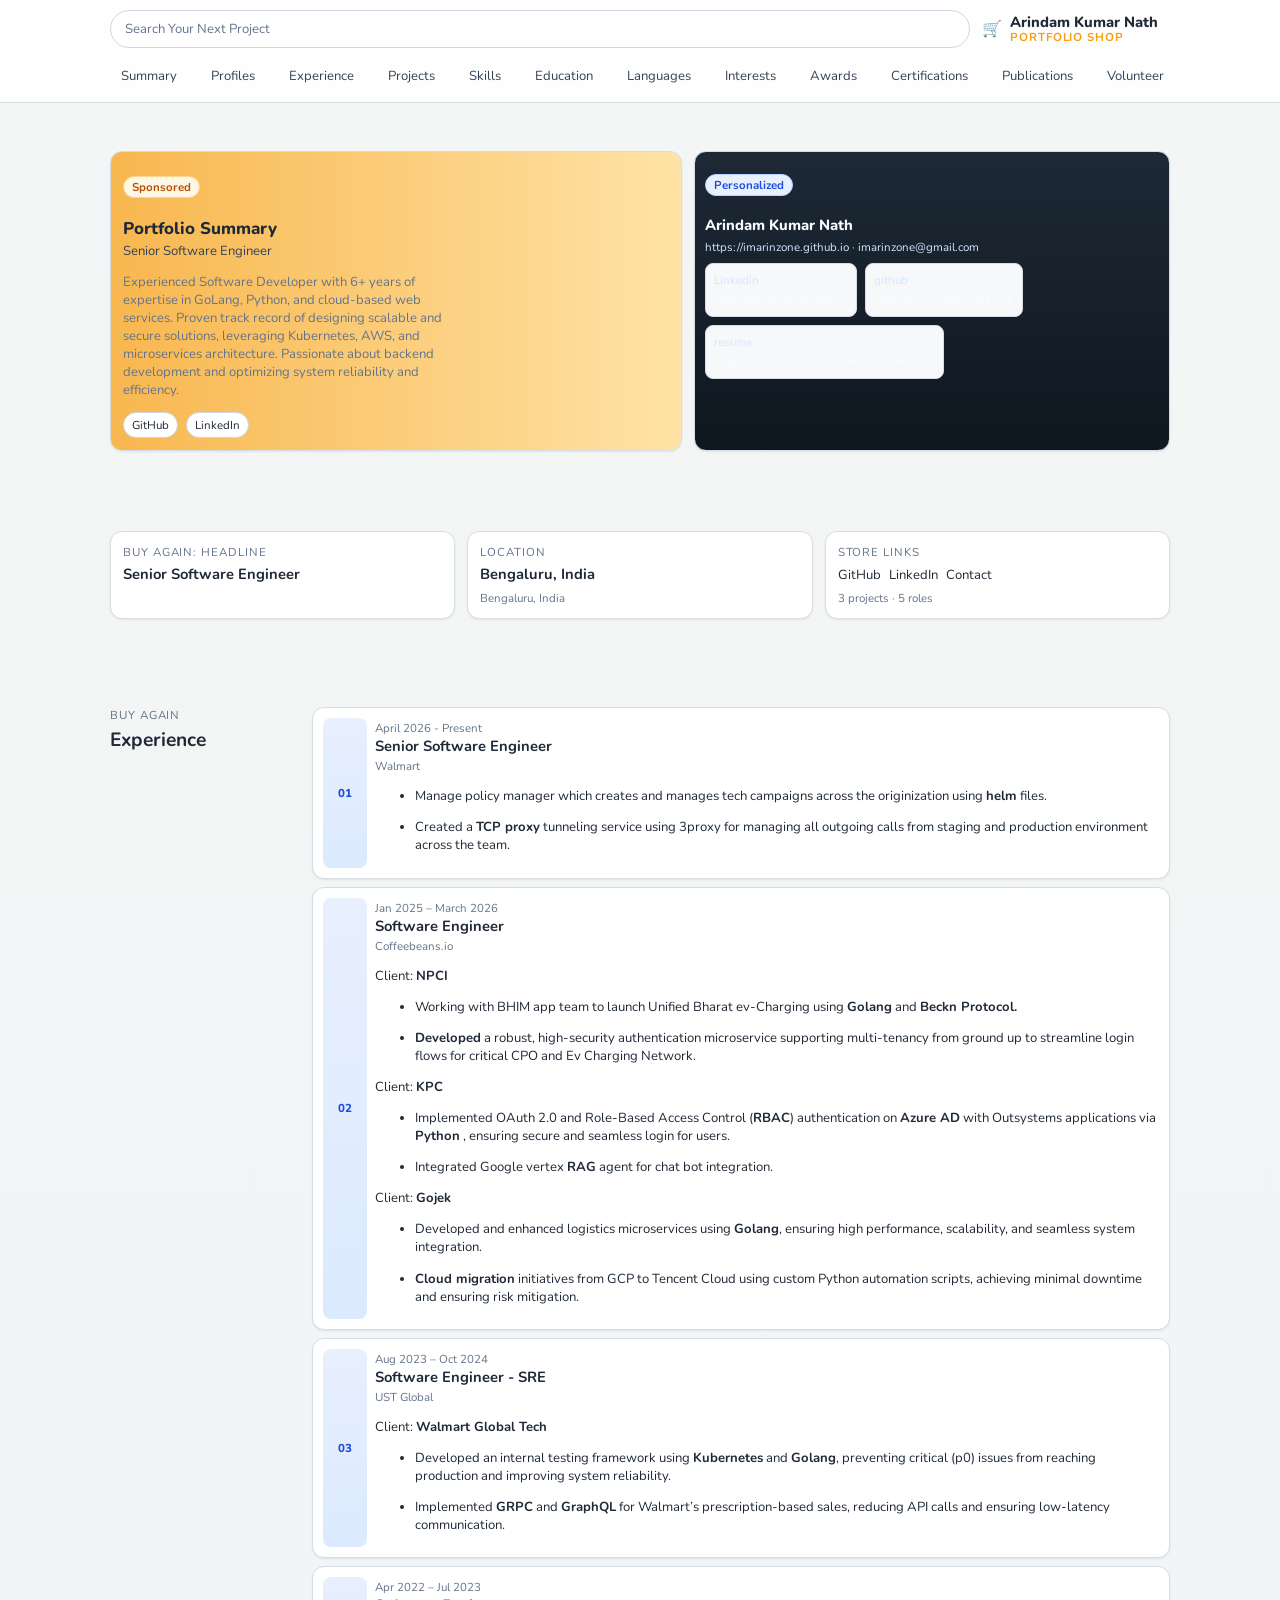
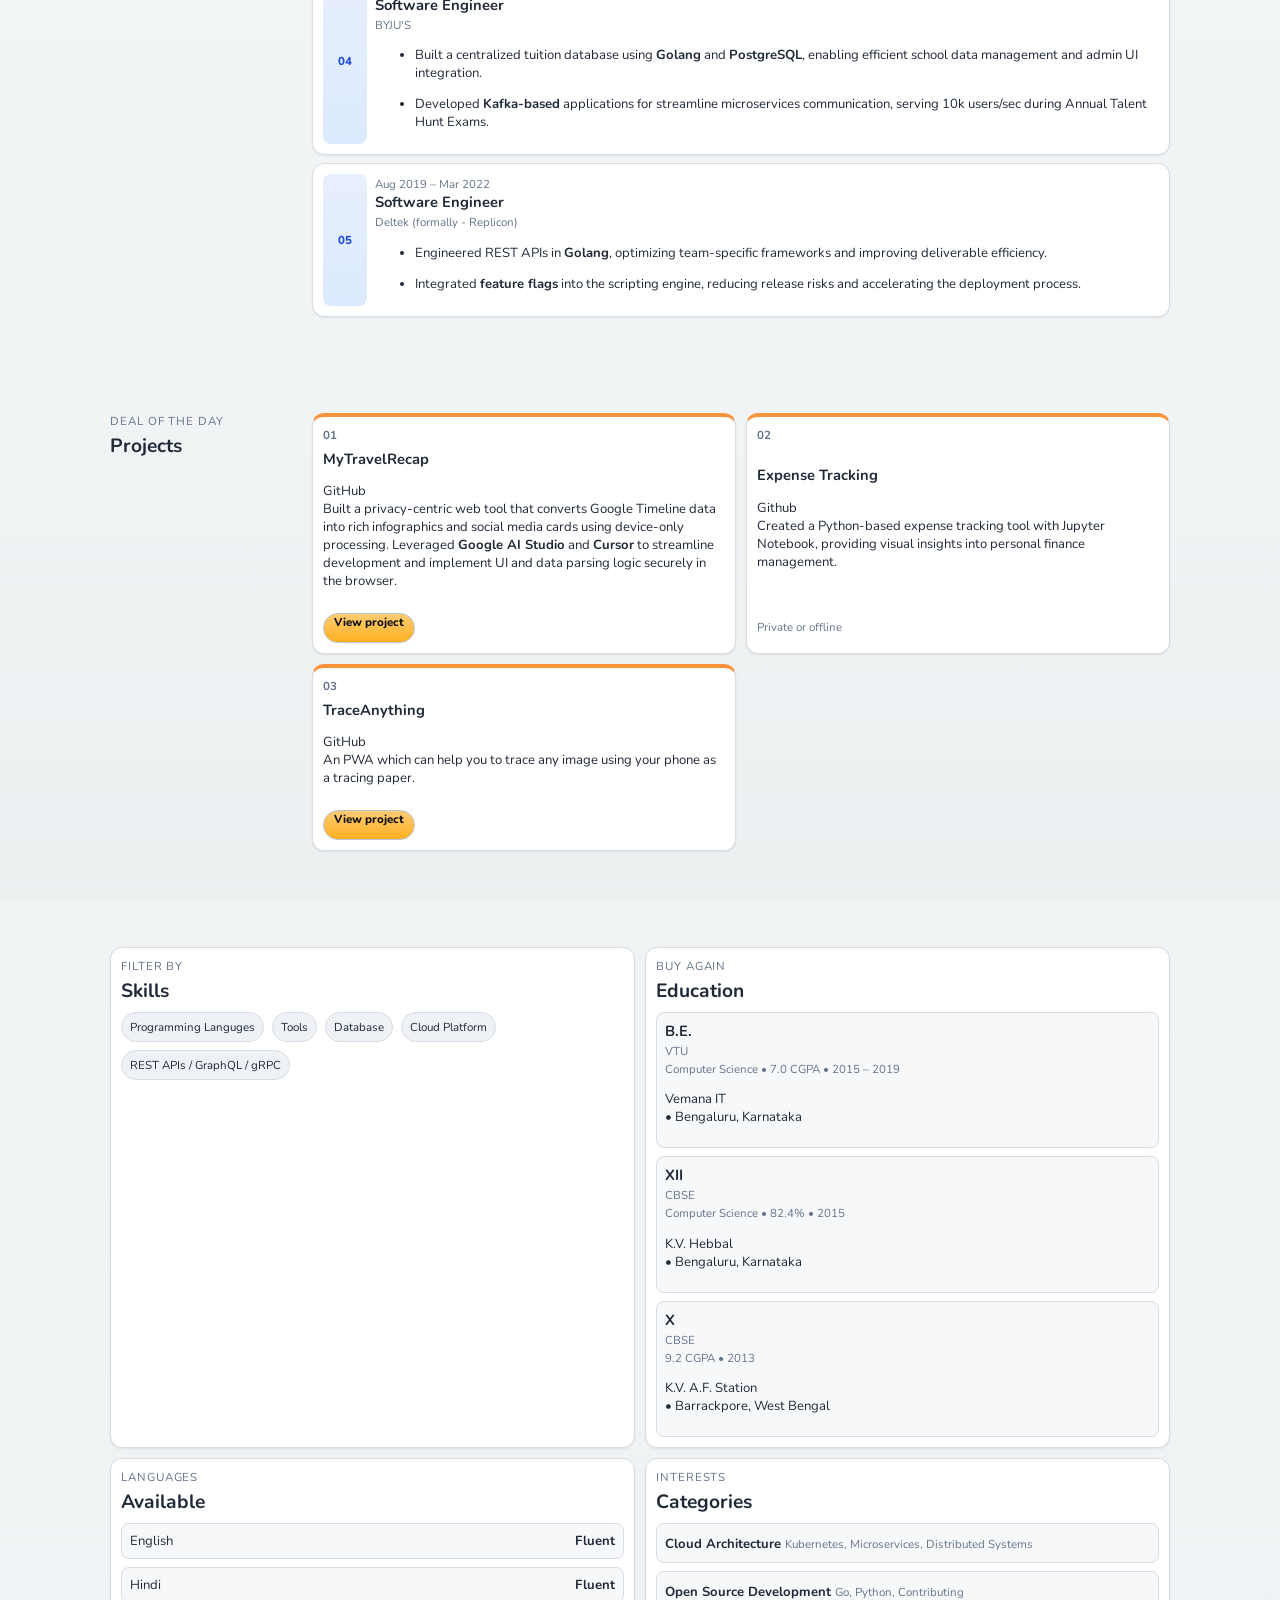
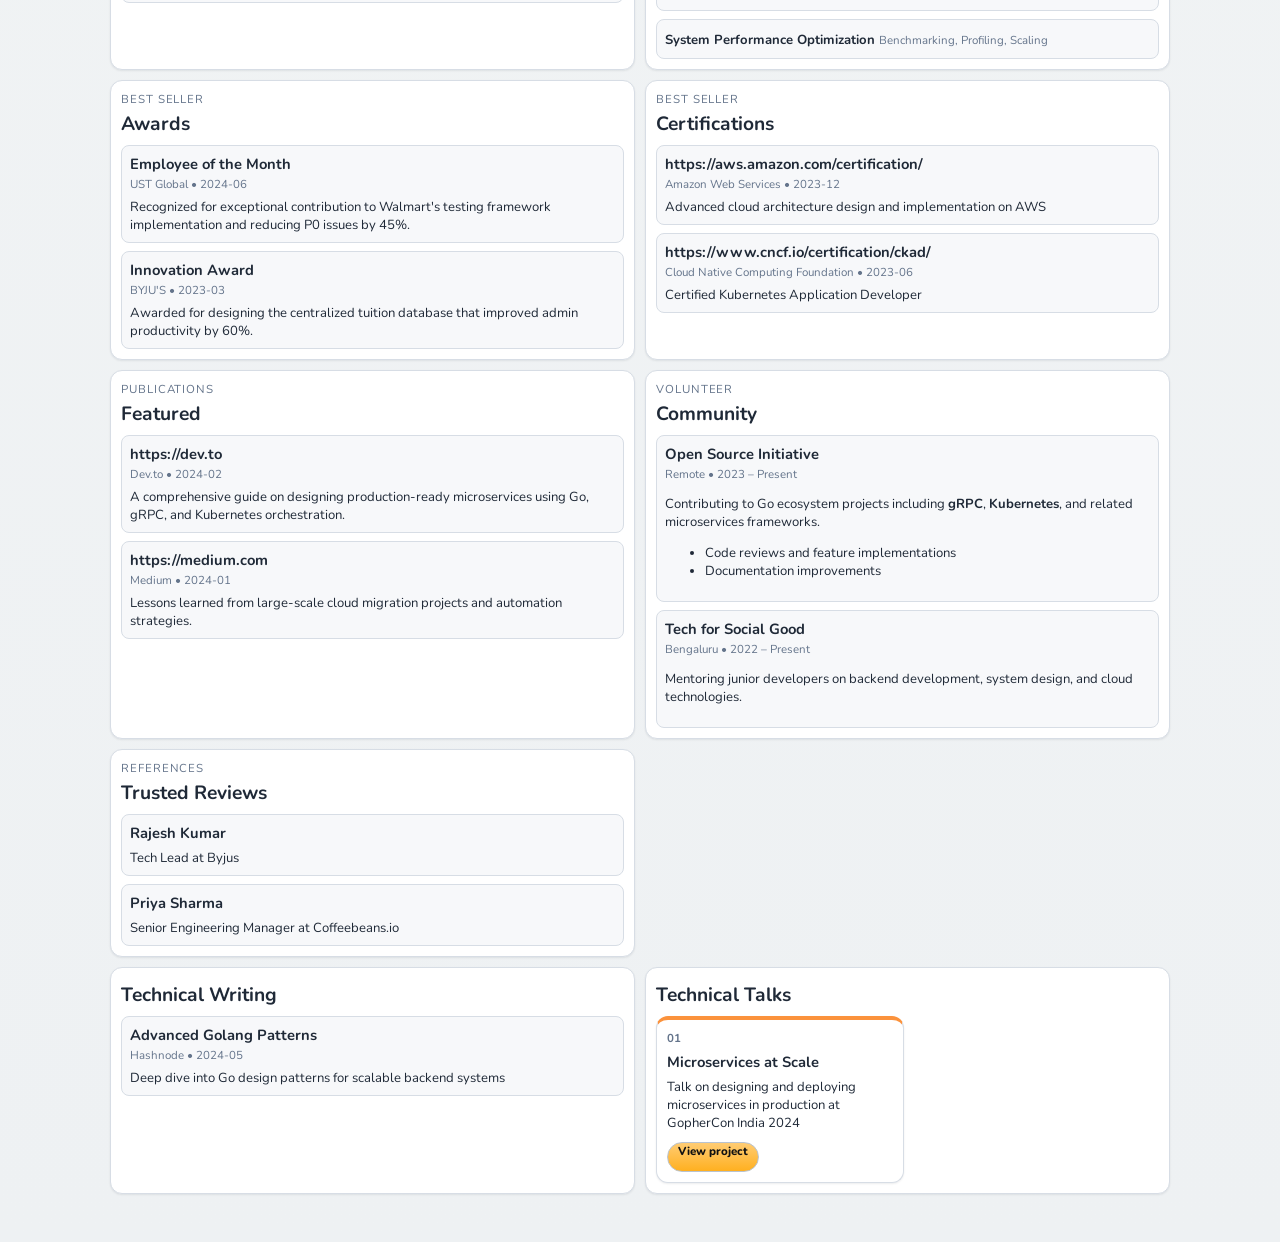
==== themes/amazon/index.html @ a68ca97a "add 3 more theme website" ====
<!doctype html>
<html lang="en">
<head>
  <meta charset="utf-8" />
  <meta name="viewport" content="width=device-width, initial-scale=1" />
  <meta name="theme-color" content="#111827" />
  <title>Portfolio Shop</title>
  <link rel="icon" type="image/svg+xml" href="/favicon.svg" />
  <link rel="icon" type="image/x-icon" href="/favicon.ico" />
  <link rel="preconnect" href="https://fonts.googleapis.com" />
  <link rel="preconnect" href="https://fonts.gstatic.com" crossorigin />
  <link href="https://fonts.googleapis.com/css2?family=Nunito:wght@400;600;700;800&display=swap" rel="stylesheet" />
  <link rel="stylesheet" href="./style.css" />
</head>
<body>
  <div class="page-shell">
    <header class="site-header">
      <div class="container nav-bar">
        <div class="search-shell">
          <input class="search-input" type="text" placeholder="Search Your Next Project" aria-label="Search projects" />
        </div>
        <a class="brand" href="#top" aria-label="Jump to top">
          <span class="brand-icon">🛒</span>
          <span class="brand-copy">
            <span class="brand-name" data-name></span>
            <span class="brand-label">Portfolio Shop</span>
          </span>
        </a>
        <button class="nav-toggle" aria-label="Toggle navigation menu" aria-expanded="false">☰</button>
      </div>
      <div class="container nav-row">
        <nav class="site-nav" aria-label="Primary">
          <div class="theme-toggle" role="radiogroup" aria-label="Color theme">
            <button class="theme-opt" data-theme="dark" aria-label="Dark theme" title="Dark">🌙</button>
            <button class="theme-opt is-active" data-theme="system" aria-label="System theme" title="System">⬡</button>
            <button class="theme-opt" data-theme="light" aria-label="Light theme" title="Light">☀</button>
          </div>
          <a id="emailLink" class="nav-cta" target="_blank" rel="noopener">Contact</a>
        </nav>
      </div>
    </header>

    <main id="top">
      <div id="summarySection"></div>
      <section class="hero-section">
        <div class="container hero-banner-grid">
          <div class="hero-banner hero-banner-sponsored">
            <div class="hero-banner-content">
              <p class="badge">Sponsored</p>
              <h1 class="hero-title">Portfolio Summary</h1>
              <p class="hero-headline" data-headline></p>
              <div id="summaryText" class="hero-summary"></div>
              <div class="hero-quick-links">
                <a id="githubLink" target="_blank" rel="noopener">GitHub</a>
                <a id="linkedinLink" target="_blank" rel="noopener">LinkedIn</a>
              </div>
            </div>
          </div>

          <div class="hero-banner hero-banner-personalized">
            <p class="badge badge-alt">Personalized</p>
            <p class="signal-name" data-name></p>
            <p class="signal-lines"><span id="signalWebsite"></span> · <span id="signalEmail"></span></p>
            <div class="profile-art-slot" id="profileArt"></div>
            <div id="profilesSection"></div>
            <div class="profile-list" id="profilesGrid"></div>
          </div>
        </div>
      </section>

      <section class="strip-section">
        <div class="container strip-grid">
          <article class="strip-card">
            <span class="strip-label">Buy Again: Headline</span>
            <strong id="footerHeadline"></strong>
          </article>
          <article class="strip-card">
            <span class="strip-label">Location</span>
            <strong id="footerLocation"></strong>
            <p class="strip-meta" id="heroLocation"></p>
          </article>
          <article class="strip-card">
            <span class="strip-label">Store Links</span>
            <div class="inline-links">
              <a id="footerGithub" target="_blank" rel="noopener">GitHub</a>
              <a id="footerLinkedin" target="_blank" rel="noopener">LinkedIn</a>
              <a id="footerEmail" target="_blank" rel="noopener">Email</a>
            </div>
            <p class="strip-meta"><span id="projectCount"></span> · <span id="experienceCount"></span></p>
          </article>
        </div>
      </section>


      <div id="experienceSection"></div>
      <section id="experience" class="content-section">
        <div class="container section-grid">
          <div class="section-intro">
            <p class="section-kicker">Buy Again</p>
            <h2>Experience</h2>
          </div>
          <div class="section-body timeline" id="experienceList"></div>
        </div>
      </section>

      <div id="projectsSection"></div>
      <section id="projects" class="content-section alt-surface">
        <div class="container section-grid">
          <div class="section-intro">
            <p class="section-kicker">Deal Of The Day</p>
            <h2>Projects</h2>
          </div>
          <div class="section-body project-grid" id="projectsGrid"></div>
        </div>
      </section>

      <section id="craft" class="content-section">
        <div class="container craft-grid">
          <div id="skillsSection"></div>
          <section class="craft-panel" id="skills-section">
            <div class="panel-head">
              <p class="section-kicker">Filter By</p>
              <h2>Skills</h2>
            </div>
            <div class="skills-cloud" id="skillsCloud"></div>
          </section>

          <div id="educationSection"></div>
          <section class="craft-panel" id="education-section">
            <div class="panel-head">
              <p class="section-kicker">Buy Again</p>
              <h2>Education</h2>
            </div>
            <div class="education-list" id="educationList"></div>
          </section>

          <div id="languagesSection"></div>
          <section class="craft-panel" id="languages-section">
            <div class="panel-head">
              <p class="section-kicker">Languages</p>
              <h2>Available</h2>
            </div>
            <div class="language-list" id="languagesList"></div>
          </section>

          <div id="interestsSection"></div>
          <section class="craft-panel" id="interests-section">
            <div class="panel-head">
              <p class="section-kicker">Interests</p>
              <h2>Categories</h2>
            </div>
            <div class="interests-list" id="interestsList"></div>
          </section>

          <div id="awardsSection"></div>
          <section class="craft-panel" id="awards-section">
            <div class="panel-head">
              <p class="section-kicker">Best Seller</p>
              <h2>Awards</h2>
            </div>
            <div class="awards-list" id="awardsList"></div>
          </section>

          <div id="certificationsSection"></div>
          <section class="craft-panel" id="certifications-section">
            <div class="panel-head">
              <p class="section-kicker">Best Seller</p>
              <h2>Certifications</h2>
            </div>
            <div class="certifications-list" id="certificationsList"></div>
          </section>

          <div id="publicationsSection"></div>
          <section class="craft-panel" id="publications-section">
            <div class="panel-head">
              <p class="section-kicker">Publications</p>
              <h2>Featured</h2>
            </div>
            <div class="publications-list" id="publicationsList"></div>
          </section>

          <div id="volunteerSection"></div>
          <section class="craft-panel" id="volunteer-section">
            <div class="panel-head">
              <p class="section-kicker">Volunteer</p>
              <h2>Community</h2>
            </div>
            <div class="volunteer-list" id="volunteerList"></div>
          </section>

          <div id="referencesSection"></div>
          <section class="craft-panel" id="references-section">
            <div class="panel-head">
              <p class="section-kicker">References</p>
              <h2>Trusted Reviews</h2>
            </div>
            <div class="references-list" id="referencesList"></div>
          </section>

          <div id="customSectionsContainer"></div>
        </div>
      </section>
    </main>
  </div>

  <script src="../../config.js"></script>
  <script src="../../src/rxresume.js"></script>
  <script src="./app.js"></script>
</body>
</html>
---- themes/amazon/style.css ----
:root {
  --bg: #f4f6f6;
  --bg-alt: #eef1f3;
  --surface: #ffffff;
  --surface-2: #f7f8fa;
  --surface-3: #eef2f6;
  --surface-soft: rgba(255, 255, 255, 0.9);

  --ink: #1f2937;
  --ink-soft: #334155;
  --muted: #64748b;
  --muted-2: #94a3b8;
  --link: #0f6cbd;

  --accent: #f59e0b;
  --accent-2: #fb923c;
  --accent-3: #ffb020;
  --success: #159947;
  --warning: #b45309;
  --danger: #dc2626;

  --line: #d7dde5;
  --line-2: #cdd6e1;
  --line-strong: #b8c3d0;

  --radius-xs: 6px;
  --radius-sm: 8px;
  --radius-md: 12px;
  --radius-lg: 16px;
  --radius-xl: 20px;
  --pill: 999px;

  --space-2xs: 0.125rem;
  --space-xs: 0.25rem;
  --space-sm: 0.5rem;
  --space-md: 0.75rem;
  --space-lg: 1rem;
  --space-xl: 1.25rem;
  --space-2xl: 1.5rem;
  --space-3xl: 2rem;
  --space-4xl: 2.5rem;

  --text-xs: 0.72rem;
  --text-sm: 0.82rem;
  --text-base: 0.92rem;
  --text-lg: 1.06rem;
  --text-xl: 1.2rem;
  --text-2xl: 1.5rem;

  --shadow-sm: 0 1px 2px rgba(15, 23, 42, 0.08);
  --shadow-md: 0 8px 22px rgba(15, 23, 42, 0.08);
  --shadow-lg: 0 14px 28px rgba(15, 23, 42, 0.1);

  --container: min(1060px, calc(100vw - 28px));
}

[data-theme="dark"] {
  --bg: #101316;
  --bg-alt: #0f1720;
  --surface: #1a2431;
  --surface-2: #223142;
  --surface-3: #2a3c51;
  --surface-soft: rgba(27, 36, 48, 0.96);

  --ink: #e5edf5;
  --ink-soft: #d5dfeb;
  --muted: #9eb0c3;
  --muted-2: #7f92a7;
  --link: #7cc4ff;

  --accent: #f7af2a;
  --accent-2: #fb923c;
  --accent-3: #f5c15f;
  --success: #3ccf72;
  --warning: #fdba74;
  --danger: #f87171;

  --line: #304256;
  --line-2: #3a4e64;
  --line-strong: #55708c;

  --shadow-sm: 0 1px 2px rgba(0, 0, 0, 0.4);
  --shadow-md: 0 8px 22px rgba(0, 0, 0, 0.42);
  --shadow-lg: 0 14px 28px rgba(0, 0, 0, 0.5);
}

* {
  box-sizing: border-box;
}

html {
  scroll-behavior: smooth;
}

body {
  margin: 0;
  min-height: 100vh;
  font-family: Nunito, "Segoe UI", sans-serif;
  color: var(--ink);
  background: linear-gradient(180deg, var(--bg) 0%, var(--bg-alt) 100%);
}

a {
  color: inherit;
  text-decoration: none;
}

.container {
  width: var(--container);
  margin: 0 auto;
}

.site-header {
  position: sticky;
  top: 0;
  z-index: 60;
  border-bottom: 1px solid var(--line);
  background: var(--surface-soft);
  backdrop-filter: blur(8px);
}

.nav-bar {
  display: grid;
  grid-template-columns: 1fr auto auto;
  align-items: center;
  gap: var(--space-md);
  padding: 10px 0;
}

.search-shell {
  min-width: 0;
}

.search-input {
  width: 100%;
  height: 38px;
  border-radius: var(--pill);
  border: 1px solid var(--line-2);
  background: var(--surface);
  padding: 0 14px;
  font: inherit;
  font-size: var(--text-sm);
  color: var(--ink);
}

.search-input::placeholder {
  color: var(--muted);
}

.brand {
  display: inline-flex;
  align-items: center;
  gap: 8px;
  white-space: nowrap;
}

.brand-icon {
  font-size: 1rem;
}

.brand-copy {
  display: grid;
  line-height: 1;
  gap: 2px;
}

.brand-name {
  font-size: var(--text-base);
  font-weight: 800;
}

.brand-label {
  font-size: var(--text-xs);
  color: var(--accent);
  font-weight: 700;
  letter-spacing: 0.08em;
  text-transform: uppercase;
}

.nav-toggle {
  display: none;
  width: 44px;
  height: 44px;
  border: 1px solid var(--line-2);
  border-radius: var(--radius-md);
  background: var(--surface);
  color: var(--ink);
  font-size: 1.2rem;
}

.nav-row {
  padding-bottom: 8px;
}

.site-nav {
  display: flex;
  align-items: center;
  gap: 12px;
  overflow-x: auto;
  overflow-y: hidden;
  flex-wrap: nowrap;
  scroll-behavior: smooth;
  scrollbar-width: thin;
  scrollbar-color: var(--line-strong) transparent;
  -webkit-overflow-scrolling: touch;
}

.site-nav a {
  flex: 0 0 auto;
  font-size: var(--text-sm);
  color: var(--ink-soft);
  padding: 8px 10px;
  border-radius: var(--pill);
  border: 1px solid transparent;
}

.site-nav a:hover {
  border-color: var(--line-2);
  background: var(--surface);
}

.theme-toggle {
  display: inline-flex;
  align-items: center;
  border: 1px solid var(--line);
  border-radius: var(--pill);
  background: var(--surface);
  padding: 2px;
}

.theme-opt {
  width: 28px;
  height: 28px;
  border: none;
  border-radius: var(--pill);
  background: transparent;
  color: var(--muted);
}

.theme-opt.is-active {
  background: var(--accent);
  color: #111;
}

.nav-cta {
  border: 1px solid var(--line-2);
  background: var(--surface);
  min-height: 34px;
}

.hero-section {
  padding: 48px 0 40px;
}

.hero-banner-grid {
  display: grid;
  grid-template-columns: minmax(0, 1.2fr) minmax(0, 1fr);
  gap: 12px;
}

.hero-banner {
  background: var(--surface);
  border: 1px solid var(--line);
  border-radius: var(--radius-md);
  box-shadow: var(--shadow-sm);
  overflow: hidden;
}

.hero-banner-sponsored {
  display: grid;
  grid-template-columns: minmax(0, 1fr) 220px;
  align-items: end;
  background: linear-gradient(90deg, #f8b74f, #ffe3a6);
}

.hero-banner-content {
  padding: 12px;
}

.hero-banner-sponsored img {
  width: 100%;
  height: 100%;
  object-fit: cover;
}

.hero-quick-links {
  margin-top: 8px;
  display: flex;
  gap: 8px;
}

.hero-quick-links a {
  font-size: var(--text-xs);
  border: 1px solid var(--line-2);
  border-radius: var(--pill);
  padding: 4px 8px;
  background: var(--surface);
}

.hero-banner-personalized {
  padding: 10px;
  background: linear-gradient(180deg, #1d2935, #0f1720);
  color: #f8fbff;
}

.hero-banner-personalized .signal-lines,
.hero-banner-personalized .profile-network {
  color: #d5e6ff;
}

.profile-art-slot {
  display: none;
}

.hero-personal-img {
  margin-top: 8px;
  width: 100%;
  border-radius: var(--radius-sm);
  border: 1px solid rgba(255, 255, 255, 0.16);
}

.sponsored-card,
.signal-card,
.strip-card,
.timeline-item,
.project-card,
.craft-panel {
  background: var(--surface);
  border: 1px solid var(--line);
  border-radius: var(--radius-md);
  box-shadow: var(--shadow-sm);
}

.sponsored-card {
  display: grid;
  grid-template-columns: 88px 1fr;
  gap: 10px;
  padding: 10px;
  border-top: 4px solid var(--accent);
}

.sponsored-image {
  min-height: 78px;
  border-radius: var(--radius-sm);
  overflow: hidden;
  border: 1px solid var(--line-2);
  background: var(--surface-3);
  display: grid;
  place-items: center;
}

.sponsored-content {
  min-width: 0;
}

.badge {
  display: inline-flex;
  align-items: center;
  background: #fff7e5;
  color: var(--warning);
  border: 1px solid #ffd48a;
  border-radius: var(--pill);
  padding: 2px 8px;
  font-size: var(--text-xs);
  font-weight: 700;
}

.badge-alt {
  background: #e8f0ff;
  color: #1d4ed8;
  border-color: #bcd3ff;
}

.hero-title {
  margin: 8px 0 0;
  font-size: var(--text-lg);
  font-weight: 800;
}

.hero-headline {
  margin: 2px 0 0;
  font-size: var(--text-sm);
  color: var(--ink-soft);
}

.hero-summary {
  margin-top: 6px;
  color: var(--muted);
  font-size: var(--text-sm);
}

.signal-card {
  padding: 10px;
}

.signal-name {
  margin: 8px 0 0;
  font-weight: 800;
  font-size: var(--text-base);
}

.signal-lines {
  margin: 4px 0 0;
  color: var(--muted);
  font-size: var(--text-xs);
}

.stitch-shot {
  margin: 10px 0 0;
  border-radius: var(--radius-sm);
  border: 1px solid var(--line);
  overflow: hidden;
}

.stitch-shot img {
  width: 100%;
  display: block;
}

.profile-list {
  display: flex;
  flex-wrap: wrap;
  gap: 8px;
  margin-top: 8px;
}

.profile-chip {
  display: grid;
  gap: 2px;
  padding: 8px;
  border-radius: var(--radius-sm);
  background: var(--surface-2);
  border: 1px solid var(--line);
  min-width: 112px;
}

.profile-network {
  font-size: var(--text-xs);
  color: var(--muted);
}

.profile-handle {
  font-size: var(--text-sm);
  font-weight: 700;
  word-break: break-word;
}

.strip-section {
  padding: 40px 0;
}

.strip-grid {
  display: grid;
  grid-template-columns: repeat(3, minmax(0, 1fr));
  gap: 12px;
}

.strip-card {
  padding: 12px;
}

.strip-label {
  display: block;
  font-size: var(--text-xs);
  color: var(--muted);
  text-transform: uppercase;
  letter-spacing: 0.08em;
}

.strip-card strong {
  display: block;
  margin-top: 4px;
  font-size: var(--text-base);
}

.strip-meta {
  margin: 6px 0 0;
  color: var(--muted);
  font-size: var(--text-xs);
}

.stitch-media-strip {
  padding: 40px 0;
}

.media-row {
  display: grid;
  grid-template-columns: repeat(2, minmax(0, 1fr));
  gap: 10px;
}

.media-card {
  background: var(--surface);
  border: 1px solid var(--line);
  border-radius: var(--radius-md);
  box-shadow: var(--shadow-sm);
  padding: 10px;
}

.media-card h3 {
  margin: 0;
  font-size: var(--text-base);
}

.media-logos {
  margin-top: 8px;
  display: flex;
  gap: 8px;
}

.media-logos img {
  width: calc(50% - 4px);
  border-radius: var(--radius-sm);
  border: 1px solid var(--line-2);
  background: var(--surface-2);
}

.badges-row img {
  width: calc(33.333% - 6px);
}

.inline-links {
  margin-top: 6px;
  display: flex;
  gap: 8px;
  flex-wrap: wrap;
  font-size: var(--text-sm);
}

.content-section {
  padding: 48px 0;
}

.alt-surface {
  background: linear-gradient(180deg, transparent, rgba(2, 8, 23, 0.02));
}

.section-grid {
  display: grid;
  grid-template-columns: 190px minmax(0, 1fr);
  gap: 12px;
}

.section-intro {
  position: sticky;
  top: 106px;
  align-self: start;
}

.section-kicker {
  margin: 0;
  font-size: var(--text-xs);
  text-transform: uppercase;
  letter-spacing: 0.08em;
  color: var(--muted);
}

.section-intro h2,
.panel-head h2 {
  margin: 4px 0 0;
  font-size: var(--text-xl);
}

.section-body {
  min-width: 0;
}

.timeline,
.education-list,
.language-list,
.interests-list,
.awards-list,
.certifications-list,
.publications-list,
.volunteer-list,
.references-list {
  display: grid;
  gap: 8px;
}

.timeline-item {
  display: grid;
  grid-template-columns: 44px minmax(0, 1fr);
  gap: 8px;
  padding: 10px;
}

.timeline-marker {
  border-radius: var(--radius-sm);
  background: linear-gradient(180deg, #e8effd, #dbeafe);
  color: #1d4ed8;
  display: grid;
  place-items: center;
  font-size: var(--text-xs);
  font-weight: 800;
}

.timeline-head h3,
.project-card h3,
.education-item h3,
.award-item h3,
.certification-item h3,
.publication-item h3,
.volunteer-item h3,
.reference-item h3 {
  margin: 0;
  font-size: var(--text-base);
}

.timeline-period,
.timeline-company,
.education-school,
.education-meta,
.award-meta,
.cert-meta,
.publication-meta,
.volunteer-meta,
.reference-meta {
  margin: 2px 0 0;
  font-size: var(--text-xs);
  color: var(--muted);
}

.timeline-body,
.project-description,
.education-description,
.award-description,
.cert-description,
.publication-description,
.volunteer-description,
.reference-description {
  margin-top: 6px;
  font-size: var(--text-sm);
}

.project-grid {
  display: grid;
  grid-template-columns: repeat(2, minmax(0, 1fr));
  gap: 10px;
}

.project-card {
  padding: 10px;
  border-top: 4px solid var(--accent-2);
  display: grid;
  gap: 6px;
}

.project-index {
  font-size: var(--text-xs);
  color: var(--muted);
  font-weight: 700;
}

.project-footer {
  margin-top: 4px;
  display: flex;
  justify-content: space-between;
  align-items: center;
}

.button {
  min-height: 30px;
  border-radius: var(--pill);
  padding: 0 10px;
  border: 1px solid var(--line-strong);
  background: linear-gradient(180deg, #ffcc73, #ffb020);
  color: #111;
  font-size: var(--text-xs);
  font-weight: 800;
}

.project-status {
  color: var(--muted);
  font-size: var(--text-xs);
}

.craft-grid {
  display: grid;
  grid-template-columns: repeat(2, minmax(0, 1fr));
  gap: 10px;
}

.craft-panel {
  padding: 10px;
}

.panel-head {
  margin-bottom: 8px;
}

.skills-cloud,
.custom-items-skills {
  display: flex;
  flex-wrap: wrap;
  gap: 8px;
}

.skill-pill {
  font-size: var(--text-xs);
  padding: 6px 8px;
  border-radius: var(--pill);
  background: var(--surface-3);
  border: 1px solid var(--line);
}

.education-item,
.language-row,
.interest-row,
.award-item,
.certification-item,
.publication-item,
.volunteer-item,
.reference-item {
  padding: 8px;
  border-radius: var(--radius-sm);
  border: 1px solid var(--line);
  background: var(--surface-2);
}

.language-row {
  display: flex;
  justify-content: space-between;
  align-items: center;
  gap: 8px;
  font-size: var(--text-sm);
}

.interest-name {
  font-weight: 700;
  font-size: var(--text-sm);
}

.interest-keywords {
  font-size: var(--text-xs);
  color: var(--muted);
}

.custom-section {
  padding: 10px;
}

#customSectionsContainer {
  display: grid;
  grid-column: 1 / -1;
  grid-template-columns: repeat(2, minmax(0, 1fr));
  gap: 10px;
}

.custom-items-default,
.custom-items-unknown,
.custom-items-publications,
.custom-items-awards,
.custom-items-certifications,
.custom-items-references,
.custom-items-experience,
.custom-items-volunteer,
.custom-items-education,
.custom-items-languages,
.custom-items-interests {
  display: grid;
  gap: 8px;
}

.custom-items-projects {
  display: grid;
  grid-template-columns: repeat(2, minmax(0, 1fr));
  gap: 8px;
}

#summarySection,
#profilesSection,
#experienceSection,
#projectsSection,
#skillsSection,
#educationSection,
#languagesSection,
#interestsSection,
#awardsSection,
#certificationsSection,
#publicationsSection,
#volunteerSection,
#referencesSection {
  display: contents;
}

@media (max-width: 980px) {
  .hero-banner-grid,
  .strip-grid,
  .media-row,
  .section-grid,
  .project-grid,
  .craft-grid,
  #customSectionsContainer {
    grid-template-columns: 1fr;
  }

  .section-intro {
    position: static;
  }
}

@media (max-width: 720px) {
  .container {
    width: min(100vw - 16px, 100%);
  }

  .nav-bar {
    grid-template-columns: 1fr auto auto;
    gap: 8px;
  }

  .brand-copy {
    display: none;
  }

  .nav-toggle {
    display: inline-flex;
    align-items: center;
    justify-content: center;
  }

  .site-nav {
    position: absolute;
    top: calc(100% + 2px);
    left: 8px;
    right: 8px;
    border: 1px solid var(--line);
    border-radius: var(--radius-md);
    background: var(--surface);
    padding: 8px;
    max-height: 0;
    overflow: hidden;
    transition: max-height 0.25s ease;
    flex-direction: column;
    align-items: stretch;
  }

  .site-nav.is-open {
    max-height: 420px;
  }

  .site-nav a,
  .theme-toggle {
    width: 100%;
    justify-content: center;
  }

  .hero-section {
    padding: 24px 0;
  }

  .stitch-media-strip {
    padding: 24px 0;
  }

  .strip-section {
    padding: 24px 0;
  }

  .content-section {
    padding: 24px 0;
  }

  .hero-title {
    font-size: clamp(0.96rem, 3.8vw, 1.08rem);
  }

  .hero-headline,
  .hero-summary,
  .signal-lines,
  .project-description,
  .timeline-body,
  .education-description {
    font-size: clamp(0.78rem, 3.1vw, 0.9rem);
  }

  .button,
  .nav-cta,
  .theme-opt,
  .search-input,
  .nav-toggle {
    min-height: 44px;
  }

  .sponsored-card {
    grid-template-columns: 74px 1fr;
  }

  .sponsored-image {
    min-height: 68px;
  }

  .hero-banner-sponsored {
    grid-template-columns: 1fr;
  }

  .hero-banner-sponsored img {
    max-height: 160px;
  }

  .hero-quick-links {
    flex-wrap: wrap;
  }

  .media-logos {
    flex-wrap: wrap;
  }

  .media-logos img,
  .badges-row img {
    width: 100%;
  }
}

@media (prefers-reduced-motion: reduce) {
  html {
    scroll-behavior: auto;
  }

  *,
  *::before,
  *::after {
    transition: none !important;
    animation: none !important;
  }
}
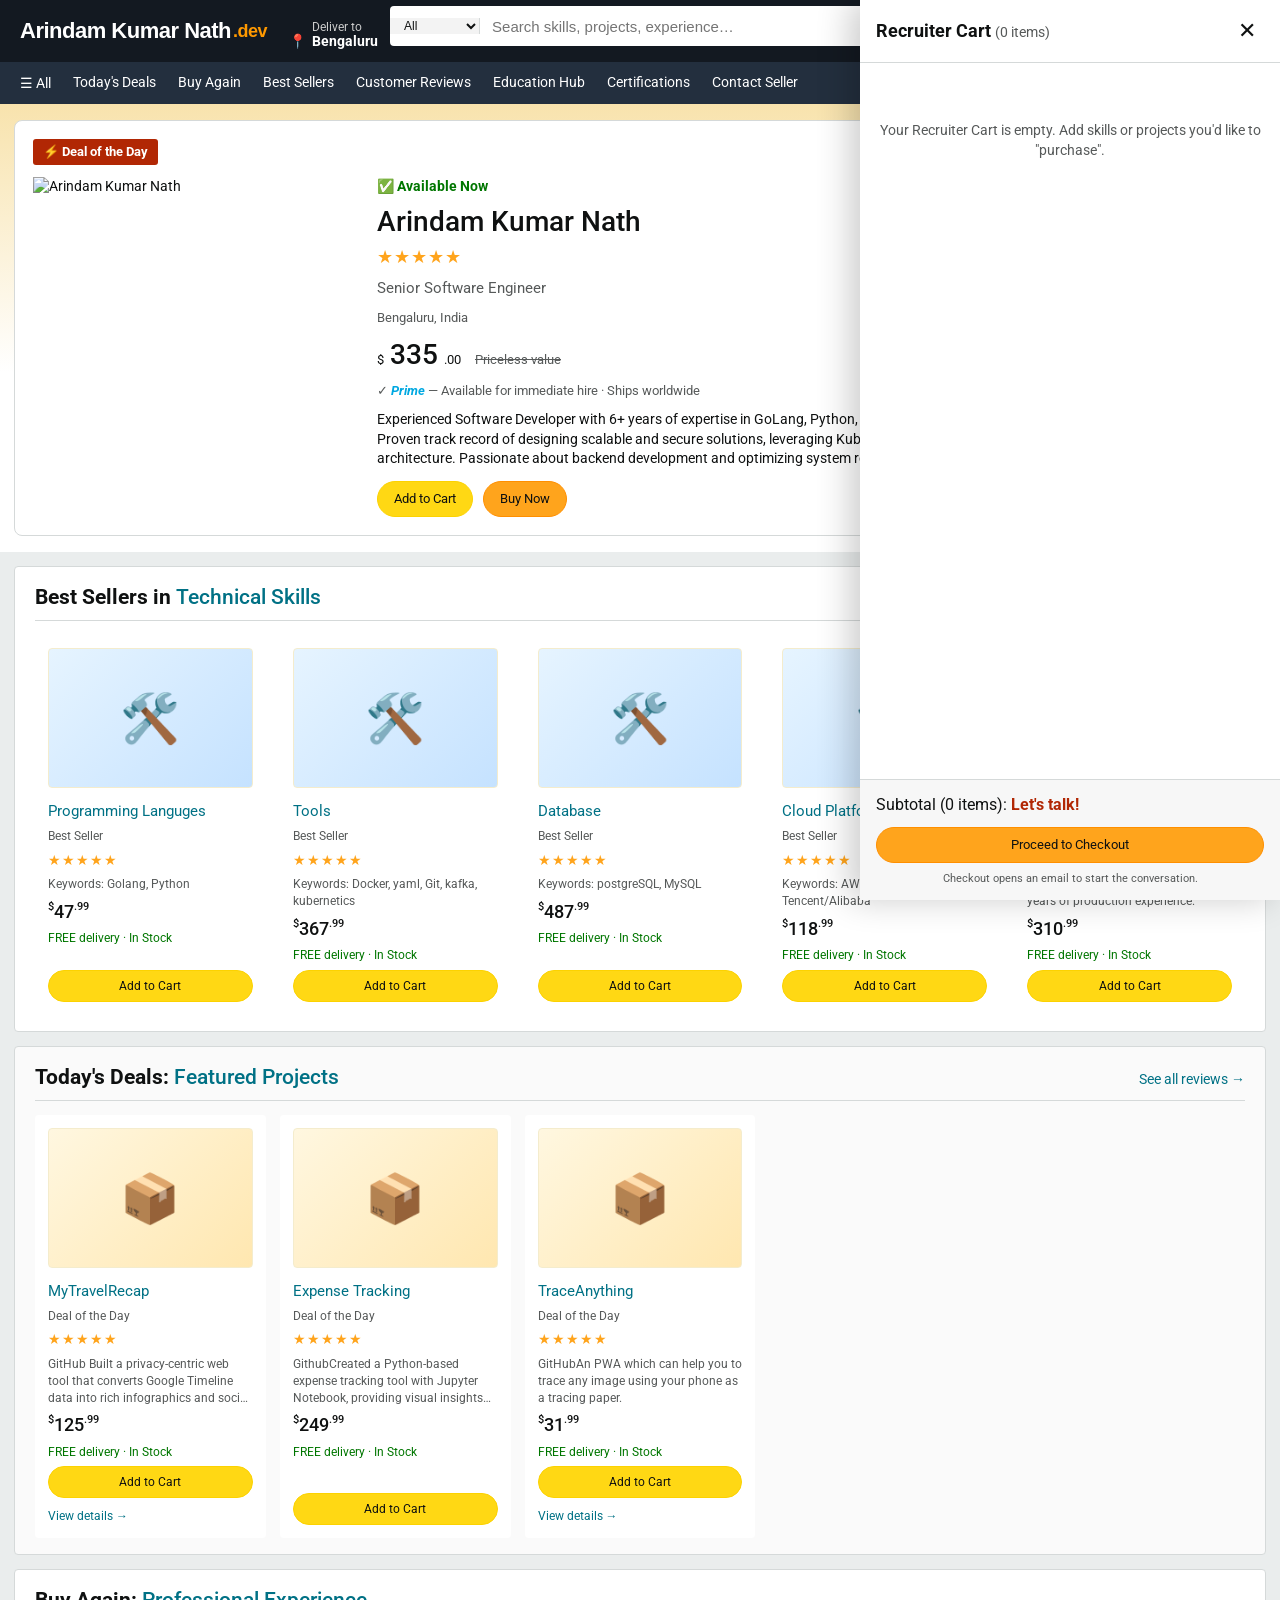
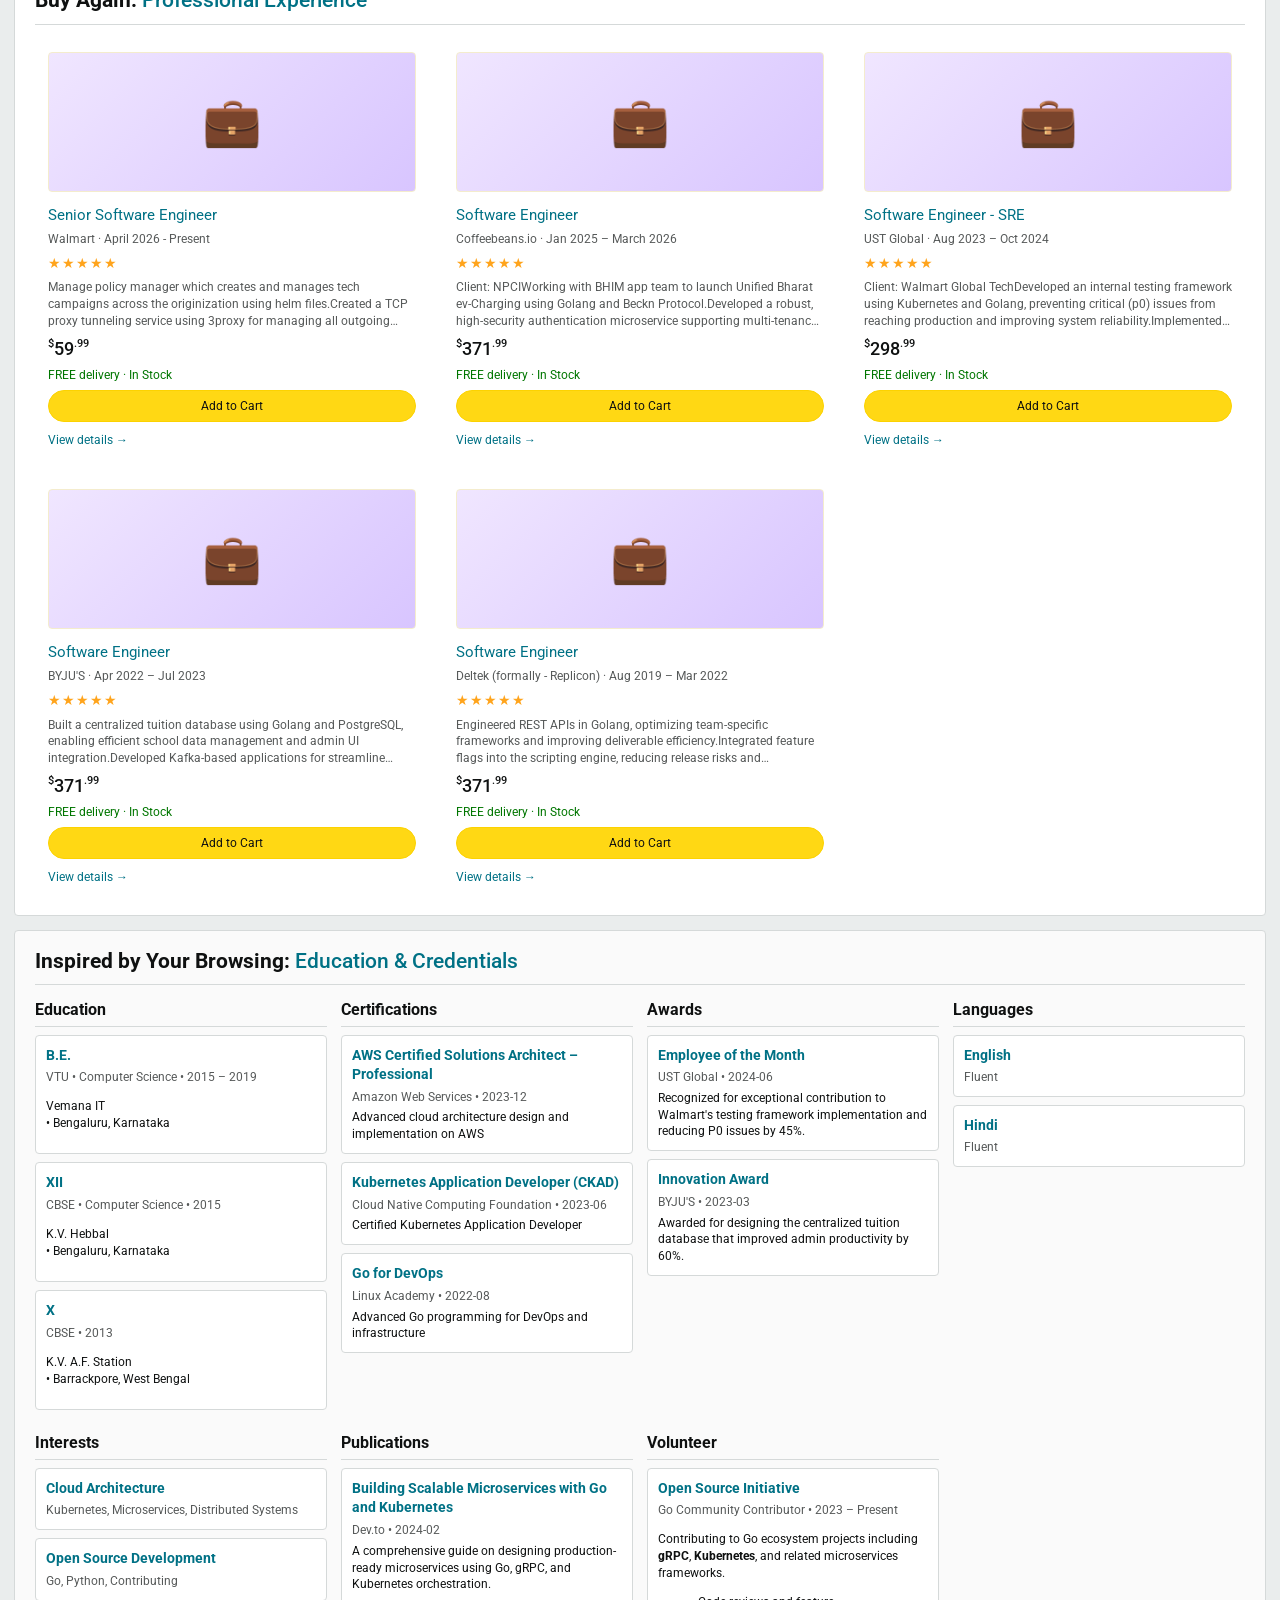
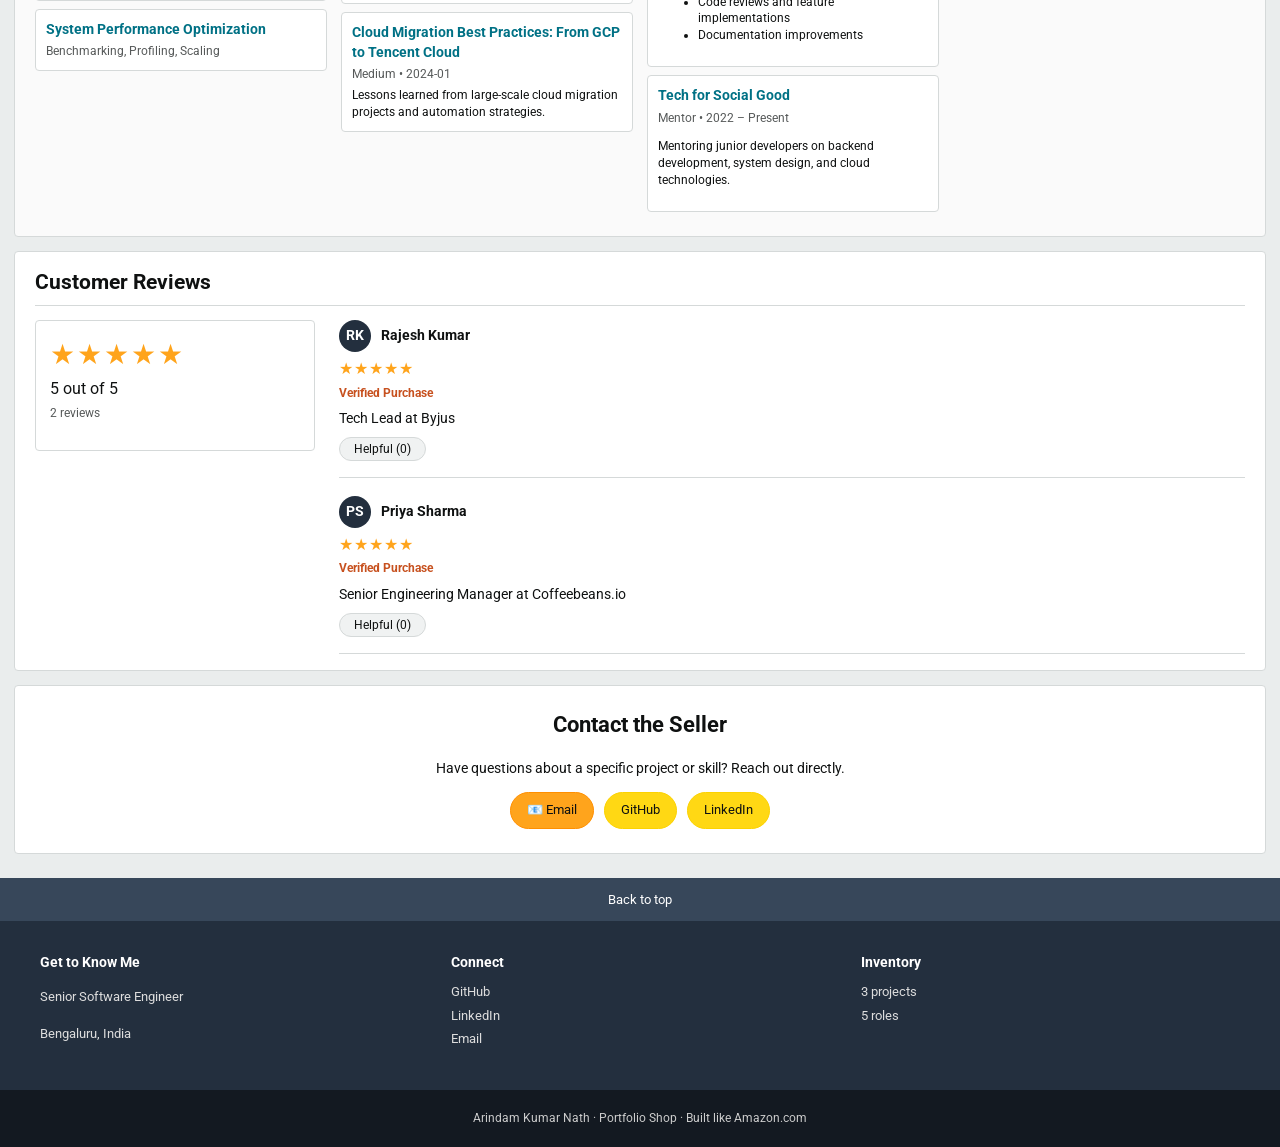
==== commit 6338ecf2: "add amazon theme" ====
--- a/themes/amazon/index.html
+++ b/themes/amazon/index.html
@@ -3,205 +3,255 @@
 <head>
   <meta charset="utf-8" />
   <meta name="viewport" content="width=device-width, initial-scale=1" />
-  <meta name="theme-color" content="#111827" />
+  <meta name="theme-color" content="#131921" />
   <title>Portfolio Shop</title>
   <link rel="icon" type="image/svg+xml" href="/favicon.svg" />
   <link rel="icon" type="image/x-icon" href="/favicon.ico" />
   <link rel="preconnect" href="https://fonts.googleapis.com" />
   <link rel="preconnect" href="https://fonts.gstatic.com" crossorigin />
-  <link href="https://fonts.googleapis.com/css2?family=Nunito:wght@400;600;700;800&display=swap" rel="stylesheet" />
+  <link href="https://fonts.googleapis.com/css2?family=Amazon+Ember:wght@400;500;700&family=Roboto:wght@400;500;700;900&display=swap" rel="stylesheet" />
   <link rel="stylesheet" href="./style.css" />
 </head>
 <body>
   <div class="page-shell">
-    <header class="site-header">
-      <div class="container nav-bar">
-        <div class="search-shell">
-          <input class="search-input" type="text" placeholder="Search Your Next Project" aria-label="Search projects" />
-        </div>
-        <a class="brand" href="#top" aria-label="Jump to top">
-          <span class="brand-icon">🛒</span>
-          <span class="brand-copy">
-            <span class="brand-name" data-name></span>
-            <span class="brand-label">Portfolio Shop</span>
-          </span>
+    <!-- ── Amazon-style top navigation bar ─────────────────────────── -->
+    <header class="az-header">
+      <div class="az-nav">
+        <a class="az-logo" href="#top" aria-label="Home">
+          <span class="az-logo-text" data-name>Portfolio</span>
+          <span class="az-logo-tld">.dev</span>
         </a>
-        <button class="nav-toggle" aria-label="Toggle navigation menu" aria-expanded="false">☰</button>
-      </div>
-      <div class="container nav-row">
-        <nav class="site-nav" aria-label="Primary">
-          <div class="theme-toggle" role="radiogroup" aria-label="Color theme">
-            <button class="theme-opt" data-theme="dark" aria-label="Dark theme" title="Dark">🌙</button>
-            <button class="theme-opt is-active" data-theme="system" aria-label="System theme" title="System">⬡</button>
-            <button class="theme-opt" data-theme="light" aria-label="Light theme" title="Light">☀</button>
-          </div>
-          <a id="emailLink" class="nav-cta" target="_blank" rel="noopener">Contact</a>
-        </nav>
+
+        <div class="az-deliver" aria-hidden="true">
+          <span class="az-deliver-icon">📍</span>
+          <div class="az-deliver-text">
+            <span class="muted">Deliver to</span>
+            <strong id="navLocation">Your Team</strong>
+          </div>
+        </div>
+
+        <form class="az-search" role="search" onsubmit="return false;">
+          <select class="az-search-cat" aria-label="Search category" id="searchCategory">
+            <option value="all">All</option>
+            <option value="projects">Projects</option>
+            <option value="skills">Skills</option>
+            <option value="experience">Experience</option>
+            <option value="reviews">Reviews</option>
+          </select>
+          <input class="az-search-input" type="text" id="searchInput" placeholder="Search skills, projects, experience…" aria-label="Search portfolio" />
+          <button class="az-search-btn" type="submit" aria-label="Search">🔍</button>
+        </form>
+
+        <div class="az-account" id="accountMenu">
+          <button class="az-account-btn" aria-haspopup="true" aria-expanded="false" id="accountToggle">
+            <span class="az-account-greet">Hello, Recruiter</span>
+            <strong class="az-account-line">Account &amp; Lists ▾</strong>
+          </button>
+          <div class="az-account-dd" id="accountDropdown" hidden>
+            <a id="ddGithub" target="_blank" rel="noopener">Your GitHub</a>
+            <a id="ddLinkedin" target="_blank" rel="noopener">Your LinkedIn</a>
+            <a id="ddEmail">Contact</a>
+            <a href="#projects">Browse Projects</a>
+            <a href="#reviews">Read Reviews</a>
+          </div>
+        </div>
+
+        <a class="az-returns" href="#experience">
+          <span class="muted">Returning</span>
+          <strong>&amp; Orders</strong>
+        </a>
+
+        <button class="az-cart" id="cartButton" aria-label="Open shopping cart">
+          <span class="az-cart-icon">🛒</span>
+          <span class="az-cart-count" id="cartCount">0</span>
+          <strong class="az-cart-label">Cart</strong>
+        </button>
+      </div>
+
+      <!-- secondary navy bar -->
+      <div class="az-subnav">
+        <button class="az-subnav-menu" aria-label="All categories">☰ All</button>
+        <a href="#projects">Today's Deals</a>
+        <a href="#experience">Buy Again</a>
+        <a href="#skills">Best Sellers</a>
+        <a href="#reviews">Customer Reviews</a>
+        <a href="#education">Education Hub</a>
+        <a href="#certifications">Certifications</a>
+        <a href="#contact" id="subContactLink">Contact Seller</a>
       </div>
     </header>
 
     <main id="top">
-      <div id="summarySection"></div>
-      <section class="hero-section">
-        <div class="container hero-banner-grid">
-          <div class="hero-banner hero-banner-sponsored">
-            <div class="hero-banner-content">
-              <p class="badge">Sponsored</p>
-              <h1 class="hero-title">Portfolio Summary</h1>
-              <p class="hero-headline" data-headline></p>
-              <div id="summaryText" class="hero-summary"></div>
-              <div class="hero-quick-links">
-                <a id="githubLink" target="_blank" rel="noopener">GitHub</a>
-                <a id="linkedinLink" target="_blank" rel="noopener">LinkedIn</a>
+      <!-- ── Deal of the Day hero: user profile ───────────────────── -->
+      <section class="az-hero">
+        <div class="az-hero-inner">
+          <div class="az-hero-badge">⚡ Deal of the Day</div>
+          <div class="az-hero-grid">
+            <div class="az-hero-img" id="profileImage" aria-hidden="true"></div>
+            <div class="az-hero-body">
+              <span class="az-available">✅ Available Now</span>
+              <h1 class="az-hero-title" data-name>Profile</h1>
+              <div class="az-stars" aria-label="5 out of 5 stars">
+                <span class="stars-fill">★★★★★</span>
+              </div>
+              <p class="az-hero-headline" data-headline></p>
+              <p class="az-hero-meta" id="heroLocation"></p>
+              <div class="az-price">
+                <span class="az-price-symbol">$</span><span class="az-price-int" id="heroPrice">—</span><span class="az-price-dec">.00</span>
+                <span class="az-price-strike">Priceless value</span>
+              </div>
+              <p class="az-prime">✓ <strong>Prime</strong> — Available for immediate hire · Ships worldwide</p>
+              <div id="summaryText" class="az-hero-summary"></div>
+              <div class="az-hero-actions">
+                <button class="az-btn az-btn-cart" id="dealAddToCart">Add to Cart</button>
+                <button class="az-btn az-btn-buy" id="dealBuyNow">Buy Now</button>
               </div>
             </div>
           </div>
-
-          <div class="hero-banner hero-banner-personalized">
-            <p class="badge badge-alt">Personalized</p>
-            <p class="signal-name" data-name></p>
-            <p class="signal-lines"><span id="signalWebsite"></span> · <span id="signalEmail"></span></p>
-            <div class="profile-art-slot" id="profileArt"></div>
-            <div id="profilesSection"></div>
-            <div class="profile-list" id="profilesGrid"></div>
-          </div>
-        </div>
-      </section>
-
-      <section class="strip-section">
-        <div class="container strip-grid">
-          <article class="strip-card">
-            <span class="strip-label">Buy Again: Headline</span>
-            <strong id="footerHeadline"></strong>
-          </article>
-          <article class="strip-card">
-            <span class="strip-label">Location</span>
-            <strong id="footerLocation"></strong>
-            <p class="strip-meta" id="heroLocation"></p>
-          </article>
-          <article class="strip-card">
-            <span class="strip-label">Store Links</span>
-            <div class="inline-links">
-              <a id="footerGithub" target="_blank" rel="noopener">GitHub</a>
-              <a id="footerLinkedin" target="_blank" rel="noopener">LinkedIn</a>
-              <a id="footerEmail" target="_blank" rel="noopener">Email</a>
+        </div>
+      </section>
+
+      <!-- ── Best Sellers: Skills ─────────────────────────────────── -->
+      <section id="skills" class="az-row">
+        <div class="az-row-head">
+          <h2>Best Sellers in <em>Technical Skills</em></h2>
+          <a href="#projects" class="az-see-more">See more →</a>
+        </div>
+        <div class="az-product-grid" id="skillsGrid"></div>
+      </section>
+
+      <!-- ── Featured Projects ────────────────────────────────────── -->
+      <section id="projects" class="az-row alt-row">
+        <div class="az-row-head">
+          <h2>Today's Deals: <em>Featured Projects</em></h2>
+          <a href="#reviews" class="az-see-more">See all reviews →</a>
+        </div>
+        <div class="az-product-grid" id="projectsGrid"></div>
+      </section>
+
+      <!-- ── Buy Again: Experience ────────────────────────────────── -->
+      <section id="experience" class="az-row">
+        <div class="az-row-head">
+          <h2>Buy Again: <em>Professional Experience</em></h2>
+        </div>
+        <div class="az-product-grid az-grid-wide" id="experienceGrid"></div>
+      </section>
+
+      <!-- ── Inspired by your search: Education / Certs / Awards ── -->
+      <section id="education" class="az-row alt-row">
+        <div class="az-row-head">
+          <h2>Inspired by Your Browsing: <em>Education &amp; Credentials</em></h2>
+        </div>
+        <div class="az-mini-grid">
+          <div class="az-mini-col">
+            <h3>Education</h3>
+            <div id="educationList"></div>
+          </div>
+          <div class="az-mini-col" id="certBlock">
+            <h3>Certifications</h3>
+            <div id="certificationsList"></div>
+          </div>
+          <div class="az-mini-col" id="awardsBlock">
+            <h3>Awards</h3>
+            <div id="awardsList"></div>
+          </div>
+          <div class="az-mini-col" id="langBlock">
+            <h3>Languages</h3>
+            <div id="languagesList"></div>
+          </div>
+          <div class="az-mini-col" id="interestsBlock">
+            <h3>Interests</h3>
+            <div id="interestsList"></div>
+          </div>
+          <div class="az-mini-col" id="publicationsBlock">
+            <h3>Publications</h3>
+            <div id="publicationsList"></div>
+          </div>
+          <div class="az-mini-col" id="volunteerBlock">
+            <h3>Volunteer</h3>
+            <div id="volunteerList"></div>
+          </div>
+        </div>
+      </section>
+
+      <!-- ── Customer Reviews / References ────────────────────────── -->
+      <section id="reviews" class="az-row az-reviews-section" hidden>
+        <div class="az-row-head">
+          <h2>Customer Reviews</h2>
+        </div>
+        <div class="az-reviews-grid">
+          <aside class="az-reviews-summary">
+            <div class="az-reviews-score">
+              <div class="big-stars">★★★★★</div>
+              <div class="score-line">5 out of 5</div>
+              <div class="score-count" id="reviewCount"></div>
             </div>
-            <p class="strip-meta"><span id="projectCount"></span> · <span id="experienceCount"></span></p>
-          </article>
-        </div>
-      </section>
-
-
-      <div id="experienceSection"></div>
-      <section id="experience" class="content-section">
-        <div class="container section-grid">
-          <div class="section-intro">
-            <p class="section-kicker">Buy Again</p>
-            <h2>Experience</h2>
-          </div>
-          <div class="section-body timeline" id="experienceList"></div>
-        </div>
-      </section>
-
-      <div id="projectsSection"></div>
-      <section id="projects" class="content-section alt-surface">
-        <div class="container section-grid">
-          <div class="section-intro">
-            <p class="section-kicker">Deal Of The Day</p>
-            <h2>Projects</h2>
-          </div>
-          <div class="section-body project-grid" id="projectsGrid"></div>
-        </div>
-      </section>
-
-      <section id="craft" class="content-section">
-        <div class="container craft-grid">
-          <div id="skillsSection"></div>
-          <section class="craft-panel" id="skills-section">
-            <div class="panel-head">
-              <p class="section-kicker">Filter By</p>
-              <h2>Skills</h2>
-            </div>
-            <div class="skills-cloud" id="skillsCloud"></div>
-          </section>
-
-          <div id="educationSection"></div>
-          <section class="craft-panel" id="education-section">
-            <div class="panel-head">
-              <p class="section-kicker">Buy Again</p>
-              <h2>Education</h2>
-            </div>
-            <div class="education-list" id="educationList"></div>
-          </section>
-
-          <div id="languagesSection"></div>
-          <section class="craft-panel" id="languages-section">
-            <div class="panel-head">
-              <p class="section-kicker">Languages</p>
-              <h2>Available</h2>
-            </div>
-            <div class="language-list" id="languagesList"></div>
-          </section>
-
-          <div id="interestsSection"></div>
-          <section class="craft-panel" id="interests-section">
-            <div class="panel-head">
-              <p class="section-kicker">Interests</p>
-              <h2>Categories</h2>
-            </div>
-            <div class="interests-list" id="interestsList"></div>
-          </section>
-
-          <div id="awardsSection"></div>
-          <section class="craft-panel" id="awards-section">
-            <div class="panel-head">
-              <p class="section-kicker">Best Seller</p>
-              <h2>Awards</h2>
-            </div>
-            <div class="awards-list" id="awardsList"></div>
-          </section>
-
-          <div id="certificationsSection"></div>
-          <section class="craft-panel" id="certifications-section">
-            <div class="panel-head">
-              <p class="section-kicker">Best Seller</p>
-              <h2>Certifications</h2>
-            </div>
-            <div class="certifications-list" id="certificationsList"></div>
-          </section>
-
-          <div id="publicationsSection"></div>
-          <section class="craft-panel" id="publications-section">
-            <div class="panel-head">
-              <p class="section-kicker">Publications</p>
-              <h2>Featured</h2>
-            </div>
-            <div class="publications-list" id="publicationsList"></div>
-          </section>
-
-          <div id="volunteerSection"></div>
-          <section class="craft-panel" id="volunteer-section">
-            <div class="panel-head">
-              <p class="section-kicker">Volunteer</p>
-              <h2>Community</h2>
-            </div>
-            <div class="volunteer-list" id="volunteerList"></div>
-          </section>
-
-          <div id="referencesSection"></div>
-          <section class="craft-panel" id="references-section">
-            <div class="panel-head">
-              <p class="section-kicker">References</p>
-              <h2>Trusted Reviews</h2>
-            </div>
-            <div class="references-list" id="referencesList"></div>
-          </section>
-
-          <div id="customSectionsContainer"></div>
+          </aside>
+          <div class="az-reviews-list" id="referencesList"></div>
+        </div>
+      </section>
+
+      <div id="customSectionsContainer"></div>
+
+      <!-- ── Contact ─────────────────────────────────────────────── -->
+      <section id="contact" class="az-contact">
+        <h2>Contact the Seller</h2>
+        <p>Have questions about a specific project or skill? Reach out directly.</p>
+        <div class="az-contact-actions">
+          <a id="contactEmail" class="az-btn az-btn-buy" target="_blank" rel="noopener">📧 Email</a>
+          <a id="contactGithub" class="az-btn az-btn-cart" target="_blank" rel="noopener">GitHub</a>
+          <a id="contactLinkedin" class="az-btn az-btn-cart" target="_blank" rel="noopener">LinkedIn</a>
         </div>
       </section>
     </main>
+
+    <footer class="az-footer">
+      <button class="az-back-top" onclick="window.scrollTo({top:0,behavior:'smooth'})">Back to top</button>
+      <div class="az-footer-mid">
+        <div>
+          <h4>Get to Know Me</h4>
+          <p id="footerHeadline"></p>
+          <p id="footerLocation"></p>
+        </div>
+        <div>
+          <h4>Connect</h4>
+          <a id="footerGithub" target="_blank" rel="noopener">GitHub</a><br>
+          <a id="footerLinkedin" target="_blank" rel="noopener">LinkedIn</a><br>
+          <a id="footerEmail">Email</a>
+        </div>
+        <div>
+          <h4>Inventory</h4>
+          <span id="projectCount"></span><br>
+          <span id="experienceCount"></span>
+        </div>
+      </div>
+      <div class="az-footer-bottom">
+        <span data-name></span> · Portfolio Shop · Built like Amazon.com
+      </div>
+    </footer>
   </div>
+
+  <!-- ── Shopping Cart slide-out ──────────────────────────────────── -->
+  <div class="az-cart-backdrop" id="cartBackdrop" hidden></div>
+  <aside class="az-cart-pane" id="cartPane" aria-label="Shopping cart" hidden>
+    <header class="az-cart-head">
+      <h2>Recruiter Cart <span class="muted" id="cartHeadCount">(0 items)</span></h2>
+      <button class="az-cart-close" id="cartClose" aria-label="Close cart">✕</button>
+    </header>
+    <div class="az-cart-body" id="cartItems">
+      <p class="az-cart-empty">Your Recruiter Cart is empty. Add skills or projects you'd like to "purchase".</p>
+    </div>
+    <footer class="az-cart-foot">
+      <div class="az-cart-subtotal">
+        Subtotal (<span id="cartFootCount">0</span> items): <strong>Let's talk!</strong>
+      </div>
+      <button class="az-btn az-btn-buy az-btn-block" id="checkoutBtn" disabled>Proceed to Checkout</button>
+      <p class="az-cart-fineprint">Checkout opens an email to start the conversation.</p>
+    </footer>
+  </aside>
+
+  <!-- ── Toast for "added to cart" feedback ───────────────────────── -->
+  <div class="az-toast" id="toast" hidden></div>
 
   <script src="../../config.js"></script>
   <script src="../../src/rxresume.js"></script>
--- a/themes/amazon/style.css
+++ b/themes/amazon/style.css
@@ -1,927 +1,971 @@
+/* ─────────────────────────────────────────────────────────────────────
+   Amazon Theme — classic .com look: navy header, yellow CTAs, blue links
+   ───────────────────────────────────────────────────────────────────── */
+
 :root {
-  --bg: #f4f6f6;
-  --bg-alt: #eef1f3;
-  --surface: #ffffff;
-  --surface-2: #f7f8fa;
-  --surface-3: #eef2f6;
-  --surface-soft: rgba(255, 255, 255, 0.9);
-
-  --ink: #1f2937;
-  --ink-soft: #334155;
-  --muted: #64748b;
-  --muted-2: #94a3b8;
-  --link: #0f6cbd;
-
-  --accent: #f59e0b;
-  --accent-2: #fb923c;
-  --accent-3: #ffb020;
-  --success: #159947;
-  --warning: #b45309;
-  --danger: #dc2626;
-
-  --line: #d7dde5;
-  --line-2: #cdd6e1;
-  --line-strong: #b8c3d0;
-
-  --radius-xs: 6px;
-  --radius-sm: 8px;
-  --radius-md: 12px;
-  --radius-lg: 16px;
-  --radius-xl: 20px;
-  --pill: 999px;
-
-  --space-2xs: 0.125rem;
-  --space-xs: 0.25rem;
-  --space-sm: 0.5rem;
-  --space-md: 0.75rem;
-  --space-lg: 1rem;
-  --space-xl: 1.25rem;
-  --space-2xl: 1.5rem;
-  --space-3xl: 2rem;
-  --space-4xl: 2.5rem;
-
-  --text-xs: 0.72rem;
-  --text-sm: 0.82rem;
-  --text-base: 0.92rem;
-  --text-lg: 1.06rem;
-  --text-xl: 1.2rem;
-  --text-2xl: 1.5rem;
-
-  --shadow-sm: 0 1px 2px rgba(15, 23, 42, 0.08);
-  --shadow-md: 0 8px 22px rgba(15, 23, 42, 0.08);
-  --shadow-lg: 0 14px 28px rgba(15, 23, 42, 0.1);
-
-  --container: min(1060px, calc(100vw - 28px));
-}
-
-[data-theme="dark"] {
-  --bg: #101316;
-  --bg-alt: #0f1720;
-  --surface: #1a2431;
-  --surface-2: #223142;
-  --surface-3: #2a3c51;
-  --surface-soft: rgba(27, 36, 48, 0.96);
-
-  --ink: #e5edf5;
-  --ink-soft: #d5dfeb;
-  --muted: #9eb0c3;
-  --muted-2: #7f92a7;
-  --link: #7cc4ff;
-
-  --accent: #f7af2a;
-  --accent-2: #fb923c;
-  --accent-3: #f5c15f;
-  --success: #3ccf72;
-  --warning: #fdba74;
-  --danger: #f87171;
-
-  --line: #304256;
-  --line-2: #3a4e64;
-  --line-strong: #55708c;
-
-  --shadow-sm: 0 1px 2px rgba(0, 0, 0, 0.4);
-  --shadow-md: 0 8px 22px rgba(0, 0, 0, 0.42);
-  --shadow-lg: 0 14px 28px rgba(0, 0, 0, 0.5);
-}
-
-* {
-  box-sizing: border-box;
-}
-
-html {
-  scroll-behavior: smooth;
-}
+  --az-navy:        #131921;   /* top header */
+  --az-navy-2:      #232f3e;   /* sub-nav */
+  --az-navy-hover:  #485769;
+  --az-yellow:      #febd69;   /* search button */
+  --az-yellow-2:    #f3a847;
+  --az-orange:      #ff9900;   /* prime / accents */
+  --az-cart-yellow: #ffd814;   /* Add to Cart */
+  --az-cart-hover:  #f7ca00;
+  --az-buy-yellow:  #ffa41c;   /* Buy Now */
+  --az-buy-hover:   #fa8900;
+  --az-link:        #007185;   /* product links */
+  --az-link-hover:  #c7511f;
+  --az-price:       #b12704;   /* red price */
+  --az-success:     #007600;
+  --az-star:        #ffa41c;
+  --az-bg:          #eaeded;   /* page bg */
+  --az-surface:     #ffffff;
+  --az-line:        #d5d9d9;
+  --az-line-2:      #ddd;
+  --az-ink:         #0f1111;
+  --az-muted:       #565959;
+  --az-muted-2:     #767676;
+}
+
+* { box-sizing: border-box; }
+
+html { scroll-behavior: smooth; }
 
 body {
   margin: 0;
   min-height: 100vh;
-  font-family: Nunito, "Segoe UI", sans-serif;
-  color: var(--ink);
-  background: linear-gradient(180deg, var(--bg) 0%, var(--bg-alt) 100%);
-}
-
-a {
-  color: inherit;
+  font-family: "Amazon Ember", "Roboto", Arial, sans-serif;
+  color: var(--az-ink);
+  background: var(--az-bg);
+  font-size: 14px;
+  line-height: 1.4;
+}
+
+a { color: var(--az-link); text-decoration: none; }
+a:hover { color: var(--az-link-hover); text-decoration: underline; }
+
+/* ─── Header (top navy) ───────────────────────────────────────────── */
+
+.az-header { position: sticky; top: 0; z-index: 100; }
+
+.az-nav {
+  background: var(--az-navy);
+  color: #fff;
+  display: grid;
+  grid-template-columns: auto auto 1fr auto auto auto;
+  align-items: stretch;
+  gap: 2px;
+  padding: 6px 10px;
+}
+
+.az-nav > * {
+  border: 1px solid transparent;
+  padding: 6px 9px;
+  border-radius: 2px;
+  display: flex;
+  align-items: center;
+  color: #fff;
+  cursor: pointer;
+  background: transparent;
+}
+
+.az-nav > *:hover { border-color: #fff; }
+
+.az-logo {
+  font-family: "Amazon Ember", Arial, sans-serif;
+  font-weight: 700;
+  font-size: 22px;
   text-decoration: none;
-}
-
-.container {
-  width: var(--container);
+  color: #fff;
+  letter-spacing: -0.5px;
+}
+.az-logo:hover { color: #fff; text-decoration: none; }
+.az-logo-tld { color: var(--az-orange); font-size: 18px; margin-left: 2px; }
+
+.az-deliver { font-size: 12px; align-items: flex-end; gap: 6px; }
+.az-deliver-icon { font-size: 14px; margin-bottom: -2px; }
+.az-deliver-text { display: flex; flex-direction: column; line-height: 1.1; }
+.az-deliver .muted { color: #ccc; font-size: 12px; }
+.az-deliver strong { font-size: 14px; font-weight: 700; }
+
+/* search bar */
+.az-search {
+  display: flex;
+  border-radius: 4px;
+  overflow: hidden;
+  height: 40px;
+  border: none;
+  padding: 0;
+  background: #fff;
+}
+.az-search:focus-within { box-shadow: 0 0 0 3px var(--az-yellow); }
+
+.az-search-cat {
+  background: #f3f3f3;
+  border: none;
+  border-right: 1px solid var(--az-line);
+  color: var(--az-ink);
+  padding: 0 10px;
+  font-size: 12px;
+  cursor: pointer;
+  max-width: 90px;
+}
+
+.az-search-input {
+  flex: 1;
+  border: none;
+  outline: none;
+  padding: 0 12px;
+  font-size: 15px;
+  color: var(--az-ink);
+  min-width: 0;
+}
+
+.az-search-btn {
+  background: var(--az-yellow);
+  border: none;
+  width: 50px;
+  cursor: pointer;
+  font-size: 18px;
+  color: var(--az-navy);
+}
+.az-search-btn:hover { background: var(--az-yellow-2); }
+
+/* account dropdown */
+.az-account { position: relative; flex-direction: column; align-items: flex-start; padding: 4px 9px; }
+.az-account-btn {
+  background: transparent;
+  border: none;
+  color: #fff;
+  cursor: pointer;
+  text-align: left;
+  padding: 0;
+  font-family: inherit;
+}
+.az-account-greet { font-size: 12px; display: block; color: #fff; }
+.az-account-line { font-size: 14px; font-weight: 700; display: block; }
+
+.az-account-dd {
+  position: absolute;
+  top: 100%;
+  right: 0;
+  background: #fff;
+  color: var(--az-ink);
+  min-width: 200px;
+  box-shadow: 0 6px 20px rgba(0,0,0,0.2);
+  border-radius: 4px;
+  margin-top: 4px;
+  padding: 8px 0;
+  z-index: 120;
+}
+.az-account-dd a {
+  display: block;
+  padding: 8px 16px;
+  color: var(--az-ink);
+  font-size: 13px;
+  cursor: pointer;
+}
+.az-account-dd a:hover { background: #f3f3f3; text-decoration: none; color: var(--az-link-hover); }
+
+.az-returns { font-size: 12px; flex-direction: column; align-items: flex-start; }
+.az-returns .muted { color: #ccc; }
+.az-returns strong { font-size: 14px; font-weight: 700; color: #fff; }
+
+/* cart */
+.az-cart {
+  background: transparent;
+  border: 1px solid transparent;
+  color: #fff;
+  cursor: pointer;
+  position: relative;
+  font-family: inherit;
+}
+.az-cart:hover { border-color: #fff; }
+.az-cart-icon { font-size: 28px; margin-right: 4px; }
+.az-cart-count {
+  position: absolute;
+  top: 0;
+  left: 22px;
+  background: transparent;
+  color: var(--az-orange);
+  font-weight: 700;
+  font-size: 16px;
+  min-width: 18px;
+  text-align: center;
+}
+.az-cart-label { font-size: 14px; font-weight: 700; align-self: flex-end; margin-left: 2px; }
+
+/* sub navy bar */
+.az-subnav {
+  background: var(--az-navy-2);
+  color: #fff;
+  display: flex;
+  align-items: center;
+  gap: 2px;
+  padding: 4px 10px;
+  font-size: 14px;
+  overflow-x: auto;
+  scrollbar-width: thin;
+}
+.az-subnav a, .az-subnav-menu {
+  color: #fff;
+  padding: 6px 9px;
+  border: 1px solid transparent;
+  border-radius: 2px;
+  white-space: nowrap;
+  background: transparent;
+  font-family: inherit;
+  font-size: 14px;
+  cursor: pointer;
+}
+.az-subnav a:hover, .az-subnav-menu:hover {
+  border-color: #fff;
+  text-decoration: none;
+  color: #fff;
+}
+
+/* ─── Hero: Deal of the Day ───────────────────────────────────────── */
+
+.az-hero {
+  background: linear-gradient(180deg, #f8e3ad 0%, #fff 60%);
+  padding: 16px 0;
+}
+
+.az-hero-inner {
+  max-width: 1500px;
   margin: 0 auto;
-}
-
-.site-header {
-  position: sticky;
-  top: 0;
-  z-index: 60;
-  border-bottom: 1px solid var(--line);
-  background: var(--surface-soft);
-  backdrop-filter: blur(8px);
-}
-
-.nav-bar {
-  display: grid;
-  grid-template-columns: 1fr auto auto;
+  background: #fff;
+  border: 1px solid var(--az-line);
+  border-radius: 8px;
+  margin-left: 14px;
+  margin-right: 14px;
+  padding: 18px;
+  position: relative;
+}
+
+.az-hero-badge {
+  display: inline-block;
+  background: var(--az-price);
+  color: #fff;
+  font-weight: 700;
+  font-size: 13px;
+  padding: 4px 10px;
+  border-radius: 3px;
+  margin-bottom: 12px;
+}
+
+.az-hero-grid {
+  display: grid;
+  grid-template-columns: 320px 1fr;
+  gap: 24px;
+  align-items: start;
+}
+
+.az-hero-img {
+  height: 320px;
+  border-radius: 6px;
+  background: #fff;
+  position: relative;
+  overflow: hidden;
+  display: grid;
+  place-items: center;
+  border: none;
+}
+.az-hero-img:not(.has-photo) {
+  background:
+    repeating-linear-gradient(45deg, #fafafa 0 14px, #f0f0f0 14px 28px);
+  border: 1px solid var(--az-line);
+}
+.az-hero-img:not(.has-photo)::after {
+  content: "👤";
+  position: absolute;
+  inset: 0;
+  display: grid;
+  place-items: center;
+  font-size: 96px;
+  opacity: 0.4;
+  pointer-events: none;
+}
+.az-hero-img.has-photo {
+  background: transparent;
+  border: none;
+  border-radius: 0;
+}
+.az-hero-img img {
+  width: 100%;
+  height: 100%;
+  object-fit: contain;
+  object-position: center;
+  display: block;
+  background: transparent;
+  border-radius: 0;
+}
+.az-hero-initials {
+  font-size: 84px;
+  font-weight: 700;
+  color: var(--az-navy-2);
+  letter-spacing: -2px;
+  z-index: 1;
+}
+
+.az-hero-meta {
+  margin: 4px 0 8px;
+  color: var(--az-muted);
+  font-size: 13px;
+}
+
+.az-available {
+  display: inline-block;
+  color: var(--az-success);
+  font-weight: 700;
+  font-size: 14px;
+  margin-bottom: 4px;
+}
+
+.az-hero-title {
+  margin: 4px 0 6px;
+  font-size: 28px;
+  font-weight: 500;
+  line-height: 1.2;
+  color: var(--az-ink);
+}
+
+.az-stars {
+  display: flex;
   align-items: center;
-  gap: var(--space-md);
-  padding: 10px 0;
-}
-
-.search-shell {
-  min-width: 0;
-}
-
-.search-input {
-  width: 100%;
-  height: 38px;
-  border-radius: var(--pill);
-  border: 1px solid var(--line-2);
-  background: var(--surface);
-  padding: 0 14px;
-  font: inherit;
-  font-size: var(--text-sm);
-  color: var(--ink);
-}
-
-.search-input::placeholder {
-  color: var(--muted);
-}
-
-.brand {
+  gap: 6px;
+  margin-bottom: 8px;
+  font-size: 14px;
+}
+.stars-fill { color: var(--az-star); font-size: 18px; letter-spacing: 1px; }
+.stars-count { color: var(--az-link); }
+.stars-count:hover { color: var(--az-link-hover); cursor: pointer; }
+
+.az-hero-headline {
+  margin: 2px 0 10px;
+  color: var(--az-muted);
+  font-size: 15px;
+}
+
+.az-price {
+  display: flex;
+  align-items: baseline;
+  gap: 6px;
+  color: var(--az-ink);
+  margin: 8px 0;
+}
+.az-price-symbol { font-size: 13px; vertical-align: top; }
+.az-price-int { font-size: 28px; font-weight: 500; }
+.az-price-dec { font-size: 13px; }
+.az-price-strike {
+  margin-left: 8px;
+  color: var(--az-muted);
+  font-size: 13px;
+  text-decoration: line-through;
+}
+
+.az-prime { font-size: 13px; color: var(--az-muted); margin: 6px 0; }
+.az-prime strong { color: #00a8e1; font-weight: 700; font-style: italic; }
+
+.az-hero-summary {
+  margin: 10px 0;
+  color: var(--az-ink);
+  font-size: 14px;
+  max-width: 700px;
+}
+.az-hero-summary p { margin: 6px 0; }
+
+.az-hero-actions { display: flex; gap: 10px; flex-wrap: wrap; margin-top: 12px; }
+
+/* ─── Buttons (Amazon yellow/orange) ──────────────────────────────── */
+
+.az-btn {
   display: inline-flex;
   align-items: center;
+  justify-content: center;
+  padding: 8px 16px;
+  border-radius: 100px;
+  border: 1px solid #fcd200;
+  font-family: inherit;
+  font-size: 13px;
+  font-weight: 400;
+  color: #0f1111;
+  cursor: pointer;
+  min-height: 36px;
+  text-decoration: none;
+  transition: background 0.1s ease;
+}
+.az-btn:hover { text-decoration: none; color: #0f1111; }
+
+.az-btn-cart {
+  background: var(--az-cart-yellow);
+  border-color: #fcd200;
+}
+.az-btn-cart:hover { background: var(--az-cart-hover); }
+
+.az-btn-buy {
+  background: var(--az-buy-yellow);
+  border-color: #ff8f00;
+}
+.az-btn-buy:hover { background: var(--az-buy-hover); }
+
+.az-btn-block { width: 100%; }
+
+/* ─── Product rows (skills / projects / experience) ──────────────── */
+
+.az-row {
+  background: var(--az-surface);
+  margin: 14px;
+  border-radius: 4px;
+  padding: 16px 20px;
+  border: 1px solid var(--az-line);
+}
+
+.alt-row { background: #fafafa; }
+
+.az-row-head {
+  display: flex;
+  align-items: baseline;
+  justify-content: space-between;
+  gap: 12px;
+  margin-bottom: 14px;
+  border-bottom: 1px solid var(--az-line);
+  padding-bottom: 8px;
+}
+
+.az-row-head h2 {
+  margin: 0;
+  font-size: 21px;
+  font-weight: 700;
+  color: var(--az-ink);
+}
+.az-row-head h2 em { font-style: normal; color: var(--az-link); font-weight: 500; }
+
+.az-see-more {
+  color: var(--az-link);
+  font-size: 14px;
+  white-space: nowrap;
+}
+
+.az-product-grid {
+  display: grid;
+  grid-template-columns: repeat(auto-fill, minmax(220px, 1fr));
+  gap: 14px;
+}
+
+.az-grid-wide {
+  grid-template-columns: repeat(auto-fill, minmax(300px, 1fr));
+}
+
+/* Product card */
+.az-card {
+  background: #fff;
+  border: 1px solid transparent;
+  border-radius: 4px;
+  padding: 12px;
+  display: flex;
+  flex-direction: column;
+  gap: 6px;
+  position: relative;
+  transition: border-color 0.15s ease, box-shadow 0.15s ease;
+}
+.az-card:hover {
+  border-color: var(--az-line);
+  box-shadow: 0 2px 8px rgba(0,0,0,0.08);
+}
+
+.az-card-img {
+  height: 140px;
+  border-radius: 4px;
+  background: linear-gradient(135deg, #fff7e0, #ffe7b0);
+  display: grid;
+  place-items: center;
+  font-size: 48px;
+  margin-bottom: 8px;
+  border: 1px solid #f4eccd;
+}
+.az-card-img[data-category="skill"] { background: linear-gradient(135deg, #e6f4ff, #c5e2ff); }
+.az-card-img[data-category="experience"] { background: linear-gradient(135deg, #f0e6ff, #d8c5ff); }
+
+.az-card-title {
+  font-size: 15px;
+  color: var(--az-link);
+  font-weight: 400;
+  margin: 0;
+  line-height: 1.3;
+  cursor: pointer;
+  display: -webkit-box;
+  -webkit-line-clamp: 2;
+  -webkit-box-orient: vertical;
+  overflow: hidden;
+}
+.az-card-title:hover { color: var(--az-link-hover); text-decoration: underline; }
+
+.az-card-subtitle {
+  font-size: 12px;
+  color: var(--az-muted);
+  margin: 0;
+}
+
+.az-card-desc {
+  font-size: 12px;
+  color: var(--az-muted);
+  margin: 0;
+  display: -webkit-box;
+  -webkit-line-clamp: 3;
+  -webkit-box-orient: vertical;
+  overflow: hidden;
+}
+
+.az-card-stars {
+  display: flex;
+  align-items: center;
+  gap: 4px;
+  font-size: 12px;
+}
+.az-card-stars .stars { color: var(--az-star); letter-spacing: 1px; font-size: 14px; }
+.az-card-stars .count { color: var(--az-link); }
+
+.az-card-price {
+  font-size: 18px;
+  color: var(--az-ink);
+  font-weight: 500;
+}
+.az-card-price .sym { font-size: 11px; vertical-align: top; }
+
+.az-card-meta {
+  font-size: 12px;
+  color: var(--az-success);
+}
+
+.az-card-actions {
+  margin-top: auto;
+  display: flex;
+  flex-direction: column;
+  gap: 6px;
+}
+
+.az-card .az-btn { font-size: 12px; min-height: 32px; padding: 6px 10px; }
+
+.az-card-link {
+  font-size: 12px;
+  color: var(--az-link);
+  display: inline-block;
+  margin-top: 4px;
+}
+
+/* hidden state when search filtering excludes a card */
+.az-card.is-hidden { display: none; }
+
+/* ─── Mini grid (education, certs, awards, languages, etc.) ──────── */
+
+.az-mini-grid {
+  display: grid;
+  grid-template-columns: repeat(auto-fit, minmax(260px, 1fr));
+  gap: 14px;
+}
+
+.az-mini-col h3 {
+  margin: 0 0 8px;
+  font-size: 16px;
+  font-weight: 700;
+  color: var(--az-ink);
+  border-bottom: 1px solid var(--az-line);
+  padding-bottom: 4px;
+}
+
+.az-mini-item {
+  background: #fff;
+  border: 1px solid var(--az-line);
+  border-radius: 4px;
+  padding: 10px;
+  margin-bottom: 8px;
+}
+.az-mini-item h4 {
+  margin: 0 0 4px;
+  font-size: 14px;
+  color: var(--az-link);
+}
+.az-mini-item .meta {
+  font-size: 12px;
+  color: var(--az-muted);
+}
+.az-mini-item .body {
+  font-size: 12px;
+  color: var(--az-ink);
+  margin-top: 4px;
+}
+
+/* ─── Customer Reviews ───────────────────────────────────────────── */
+
+.az-reviews-grid {
+  display: grid;
+  grid-template-columns: 280px 1fr;
+  gap: 24px;
+  align-items: start;
+}
+
+.az-reviews-summary {
+  background: #fff;
+  border: 1px solid var(--az-line);
+  border-radius: 4px;
+  padding: 14px;
+}
+
+.az-reviews-score { text-align: left; margin-bottom: 14px; }
+.big-stars { color: var(--az-star); font-size: 28px; letter-spacing: 2px; }
+.score-line { font-size: 16px; margin: 4px 0; }
+.score-line strong { font-size: 18px; }
+.score-count { font-size: 12px; color: var(--az-muted); }
+
+.rating-bars { list-style: none; margin: 0; padding: 0; display: grid; gap: 4px; }
+.rating-bars li {
+  display: grid;
+  grid-template-columns: 50px 1fr 40px;
+  align-items: center;
   gap: 8px;
-  white-space: nowrap;
-}
-
-.brand-icon {
-  font-size: 1rem;
-}
-
-.brand-copy {
-  display: grid;
-  line-height: 1;
-  gap: 2px;
-}
-
-.brand-name {
-  font-size: var(--text-base);
-  font-weight: 800;
-}
-
-.brand-label {
-  font-size: var(--text-xs);
-  color: var(--accent);
+  font-size: 12px;
+  color: var(--az-link);
+}
+.rating-bars .bar {
+  height: 18px;
+  background: #f0f2f2;
+  border: 1px solid #d5d9d9;
+  border-radius: 2px;
+  overflow: hidden;
+}
+.rating-bars .bar > div {
+  height: 100%;
+  background: var(--az-star);
+}
+
+.az-reviews-list {
+  display: grid;
+  gap: 18px;
+}
+
+.az-review {
+  border-bottom: 1px solid var(--az-line);
+  padding-bottom: 16px;
+}
+
+.az-review-header {
+  display: flex;
+  align-items: center;
+  gap: 10px;
+  margin-bottom: 6px;
+}
+.az-review-avatar {
+  width: 32px;
+  height: 32px;
+  border-radius: 50%;
+  background: var(--az-navy-2);
+  color: #fff;
+  display: grid;
+  place-items: center;
   font-weight: 700;
-  letter-spacing: 0.08em;
-  text-transform: uppercase;
-}
-
-.nav-toggle {
-  display: none;
-  width: 44px;
-  height: 44px;
-  border: 1px solid var(--line-2);
-  border-radius: var(--radius-md);
-  background: var(--surface);
-  color: var(--ink);
-  font-size: 1.2rem;
-}
-
-.nav-row {
-  padding-bottom: 8px;
-}
-
-.site-nav {
+  font-size: 14px;
+}
+.az-review-name {
+  font-size: 14px;
+  font-weight: 700;
+}
+
+.az-review-stars-line {
   display: flex;
   align-items: center;
-  gap: 12px;
-  overflow-x: auto;
-  overflow-y: hidden;
-  flex-wrap: nowrap;
-  scroll-behavior: smooth;
-  scrollbar-width: thin;
-  scrollbar-color: var(--line-strong) transparent;
-  -webkit-overflow-scrolling: touch;
-}
-
-.site-nav a {
-  flex: 0 0 auto;
-  font-size: var(--text-sm);
-  color: var(--ink-soft);
-  padding: 8px 10px;
-  border-radius: var(--pill);
-  border: 1px solid transparent;
-}
-
-.site-nav a:hover {
-  border-color: var(--line-2);
-  background: var(--surface);
-}
-
-.theme-toggle {
-  display: inline-flex;
-  align-items: center;
-  border: 1px solid var(--line);
-  border-radius: var(--pill);
-  background: var(--surface);
-  padding: 2px;
-}
-
-.theme-opt {
-  width: 28px;
-  height: 28px;
-  border: none;
-  border-radius: var(--pill);
-  background: transparent;
-  color: var(--muted);
-}
-
-.theme-opt.is-active {
-  background: var(--accent);
-  color: #111;
-}
-
-.nav-cta {
-  border: 1px solid var(--line-2);
-  background: var(--surface);
-  min-height: 34px;
-}
-
-.hero-section {
-  padding: 48px 0 40px;
-}
-
-.hero-banner-grid {
-  display: grid;
-  grid-template-columns: minmax(0, 1.2fr) minmax(0, 1fr);
-  gap: 12px;
-}
-
-.hero-banner {
-  background: var(--surface);
-  border: 1px solid var(--line);
-  border-radius: var(--radius-md);
-  box-shadow: var(--shadow-sm);
-  overflow: hidden;
-}
-
-.hero-banner-sponsored {
-  display: grid;
-  grid-template-columns: minmax(0, 1fr) 220px;
-  align-items: end;
-  background: linear-gradient(90deg, #f8b74f, #ffe3a6);
-}
-
-.hero-banner-content {
-  padding: 12px;
-}
-
-.hero-banner-sponsored img {
-  width: 100%;
-  height: 100%;
-  object-fit: cover;
-}
-
-.hero-quick-links {
-  margin-top: 8px;
-  display: flex;
   gap: 8px;
-}
-
-.hero-quick-links a {
-  font-size: var(--text-xs);
-  border: 1px solid var(--line-2);
-  border-radius: var(--pill);
-  padding: 4px 8px;
-  background: var(--surface);
-}
-
-.hero-banner-personalized {
-  padding: 10px;
-  background: linear-gradient(180deg, #1d2935, #0f1720);
-  color: #f8fbff;
-}
-
-.hero-banner-personalized .signal-lines,
-.hero-banner-personalized .profile-network {
-  color: #d5e6ff;
-}
-
-.profile-art-slot {
-  display: none;
-}
-
-.hero-personal-img {
-  margin-top: 8px;
-  width: 100%;
-  border-radius: var(--radius-sm);
-  border: 1px solid rgba(255, 255, 255, 0.16);
-}
-
-.sponsored-card,
-.signal-card,
-.strip-card,
-.timeline-item,
-.project-card,
-.craft-panel {
-  background: var(--surface);
-  border: 1px solid var(--line);
-  border-radius: var(--radius-md);
-  box-shadow: var(--shadow-sm);
-}
-
-.sponsored-card {
-  display: grid;
-  grid-template-columns: 88px 1fr;
-  gap: 10px;
-  padding: 10px;
-  border-top: 4px solid var(--accent);
-}
-
-.sponsored-image {
-  min-height: 78px;
-  border-radius: var(--radius-sm);
-  overflow: hidden;
-  border: 1px solid var(--line-2);
-  background: var(--surface-3);
-  display: grid;
-  place-items: center;
-}
-
-.sponsored-content {
-  min-width: 0;
-}
-
-.badge {
-  display: inline-flex;
-  align-items: center;
-  background: #fff7e5;
-  color: var(--warning);
-  border: 1px solid #ffd48a;
-  border-radius: var(--pill);
-  padding: 2px 8px;
-  font-size: var(--text-xs);
+  margin-bottom: 4px;
+  flex-wrap: wrap;
+}
+.az-review-stars { color: var(--az-star); letter-spacing: 1px; font-size: 16px; }
+.az-review-title { font-size: 14px; font-weight: 700; color: var(--az-ink); }
+
+.az-review-meta {
+  font-size: 12px;
+  color: var(--az-muted);
+  margin-bottom: 6px;
+}
+.az-verified {
+  color: var(--az-link-hover);
   font-weight: 700;
 }
 
-.badge-alt {
-  background: #e8f0ff;
-  color: #1d4ed8;
-  border-color: #bcd3ff;
-}
-
-.hero-title {
-  margin: 8px 0 0;
-  font-size: var(--text-lg);
-  font-weight: 800;
-}
-
-.hero-headline {
-  margin: 2px 0 0;
-  font-size: var(--text-sm);
-  color: var(--ink-soft);
-}
-
-.hero-summary {
-  margin-top: 6px;
-  color: var(--muted);
-  font-size: var(--text-sm);
-}
-
-.signal-card {
-  padding: 10px;
-}
-
-.signal-name {
-  margin: 8px 0 0;
-  font-weight: 800;
-  font-size: var(--text-base);
-}
-
-.signal-lines {
-  margin: 4px 0 0;
-  color: var(--muted);
-  font-size: var(--text-xs);
-}
-
-.stitch-shot {
-  margin: 10px 0 0;
-  border-radius: var(--radius-sm);
-  border: 1px solid var(--line);
-  overflow: hidden;
-}
-
-.stitch-shot img {
-  width: 100%;
-  display: block;
-}
-
-.profile-list {
-  display: flex;
-  flex-wrap: wrap;
+.az-review-body {
+  font-size: 14px;
+  color: var(--az-ink);
+  margin: 8px 0;
+}
+
+.az-review-actions {
+  display: flex;
   gap: 8px;
   margin-top: 8px;
-}
-
-.profile-chip {
-  display: grid;
-  gap: 2px;
-  padding: 8px;
-  border-radius: var(--radius-sm);
-  background: var(--surface-2);
-  border: 1px solid var(--line);
-  min-width: 112px;
-}
-
-.profile-network {
-  font-size: var(--text-xs);
-  color: var(--muted);
-}
-
-.profile-handle {
-  font-size: var(--text-sm);
-  font-weight: 700;
-  word-break: break-word;
-}
-
-.strip-section {
-  padding: 40px 0;
-}
-
-.strip-grid {
-  display: grid;
-  grid-template-columns: repeat(3, minmax(0, 1fr));
+  flex-wrap: wrap;
+}
+.az-helpful-btn {
+  background: #f0f2f2;
+  border: 1px solid var(--az-line);
+  border-radius: 100px;
+  padding: 4px 14px;
+  font-size: 12px;
+  cursor: pointer;
+  font-family: inherit;
+  color: var(--az-ink);
+}
+.az-helpful-btn:hover { background: #e3e6e6; border-color: var(--az-muted); }
+.az-helpful-btn.is-voted { background: #fff7e5; border-color: var(--az-yellow-2); }
+.az-report-btn {
+  background: transparent;
+  border: none;
+  color: var(--az-muted);
+  font-size: 12px;
+  cursor: pointer;
+}
+.az-report-btn:hover { color: var(--az-link-hover); text-decoration: underline; }
+
+/* ─── Contact ────────────────────────────────────────────────────── */
+
+.az-contact {
+  background: var(--az-surface);
+  margin: 14px;
+  border-radius: 4px;
+  padding: 24px;
+  text-align: center;
+  border: 1px solid var(--az-line);
+}
+.az-contact h2 { margin-top: 0; font-size: 22px; }
+.az-contact-actions { display: flex; gap: 10px; justify-content: center; flex-wrap: wrap; margin-top: 14px; }
+
+/* ─── Footer ─────────────────────────────────────────────────────── */
+
+.az-footer { margin-top: 24px; }
+
+.az-back-top {
+  background: #37475a;
+  color: #fff;
+  border: none;
+  width: 100%;
+  padding: 14px;
+  font-size: 13px;
+  cursor: pointer;
+  font-family: inherit;
+}
+.az-back-top:hover { background: var(--az-navy-hover); }
+
+.az-footer-mid {
+  background: var(--az-navy-2);
+  color: #fff;
+  padding: 32px 40px;
+  display: grid;
+  grid-template-columns: repeat(auto-fit, minmax(180px, 1fr));
+  gap: 32px;
+}
+.az-footer-mid h4 { margin: 0 0 8px; font-size: 14px; }
+.az-footer-mid p, .az-footer-mid a, .az-footer-mid span {
+  color: #ddd;
+  font-size: 13px;
+  line-height: 1.8;
+}
+.az-footer-mid a:hover { text-decoration: underline; color: #fff; }
+
+.az-footer-bottom {
+  background: var(--az-navy);
+  color: #ccc;
+  padding: 20px;
+  font-size: 12px;
+  text-align: center;
+}
+
+/* ─── Shopping Cart slide-out ────────────────────────────────────── */
+
+.az-cart-backdrop {
+  position: fixed;
+  inset: 0;
+  background: rgba(0,0,0,0.45);
+  z-index: 200;
+  animation: fadeIn 0.2s ease;
+}
+@keyframes fadeIn { from { opacity: 0; } to { opacity: 1; } }
+
+.az-cart-pane {
+  position: fixed;
+  top: 0;
+  right: 0;
+  width: min(420px, 100vw);
+  height: 100vh;
+  background: #fff;
+  z-index: 210;
+  display: flex;
+  flex-direction: column;
+  box-shadow: -10px 0 32px rgba(0,0,0,0.2);
+  animation: slideIn 0.25s ease;
+}
+@keyframes slideIn { from { transform: translateX(100%); } to { transform: translateX(0); } }
+
+.az-cart-head {
+  padding: 14px 16px;
+  border-bottom: 1px solid var(--az-line);
+  display: flex;
+  align-items: center;
+  justify-content: space-between;
+}
+.az-cart-head h2 { margin: 0; font-size: 18px; }
+.az-cart-head .muted { color: var(--az-muted); font-weight: 400; font-size: 14px; }
+.az-cart-close {
+  background: transparent;
+  border: none;
+  font-size: 22px;
+  cursor: pointer;
+  padding: 4px 8px;
+  color: var(--az-ink);
+}
+.az-cart-close:hover { color: var(--az-link-hover); }
+
+.az-cart-body { flex: 1; overflow-y: auto; padding: 12px 16px; }
+
+.az-cart-empty { color: var(--az-muted); font-size: 14px; text-align: center; padding: 32px 0; }
+
+.az-cart-item {
+  display: grid;
+  grid-template-columns: 64px 1fr auto;
   gap: 12px;
-}
-
-.strip-card {
-  padding: 12px;
-}
-
-.strip-label {
-  display: block;
-  font-size: var(--text-xs);
-  color: var(--muted);
-  text-transform: uppercase;
-  letter-spacing: 0.08em;
-}
-
-.strip-card strong {
-  display: block;
-  margin-top: 4px;
-  font-size: var(--text-base);
-}
-
-.strip-meta {
-  margin: 6px 0 0;
-  color: var(--muted);
-  font-size: var(--text-xs);
-}
-
-.stitch-media-strip {
-  padding: 40px 0;
-}
-
-.media-row {
-  display: grid;
-  grid-template-columns: repeat(2, minmax(0, 1fr));
-  gap: 10px;
-}
-
-.media-card {
-  background: var(--surface);
-  border: 1px solid var(--line);
-  border-radius: var(--radius-md);
-  box-shadow: var(--shadow-sm);
-  padding: 10px;
-}
-
-.media-card h3 {
-  margin: 0;
-  font-size: var(--text-base);
-}
-
-.media-logos {
-  margin-top: 8px;
-  display: flex;
-  gap: 8px;
-}
-
-.media-logos img {
-  width: calc(50% - 4px);
-  border-radius: var(--radius-sm);
-  border: 1px solid var(--line-2);
-  background: var(--surface-2);
-}
-
-.badges-row img {
-  width: calc(33.333% - 6px);
-}
-
-.inline-links {
-  margin-top: 6px;
-  display: flex;
-  gap: 8px;
-  flex-wrap: wrap;
-  font-size: var(--text-sm);
-}
-
-.content-section {
-  padding: 48px 0;
-}
-
-.alt-surface {
-  background: linear-gradient(180deg, transparent, rgba(2, 8, 23, 0.02));
-}
-
-.section-grid {
-  display: grid;
-  grid-template-columns: 190px minmax(0, 1fr);
-  gap: 12px;
-}
-
-.section-intro {
-  position: sticky;
-  top: 106px;
-  align-self: start;
-}
-
-.section-kicker {
-  margin: 0;
-  font-size: var(--text-xs);
-  text-transform: uppercase;
-  letter-spacing: 0.08em;
-  color: var(--muted);
-}
-
-.section-intro h2,
-.panel-head h2 {
-  margin: 4px 0 0;
-  font-size: var(--text-xl);
-}
-
-.section-body {
-  min-width: 0;
-}
-
-.timeline,
-.education-list,
-.language-list,
-.interests-list,
-.awards-list,
-.certifications-list,
-.publications-list,
-.volunteer-list,
-.references-list {
-  display: grid;
-  gap: 8px;
-}
-
-.timeline-item {
-  display: grid;
-  grid-template-columns: 44px minmax(0, 1fr);
-  gap: 8px;
-  padding: 10px;
-}
-
-.timeline-marker {
-  border-radius: var(--radius-sm);
-  background: linear-gradient(180deg, #e8effd, #dbeafe);
-  color: #1d4ed8;
+  padding: 12px 0;
+  border-bottom: 1px solid var(--az-line);
+  align-items: start;
+}
+
+.az-cart-item-img {
+  width: 64px;
+  height: 64px;
+  border-radius: 4px;
+  background: linear-gradient(135deg, #fff7e0, #ffe7b0);
   display: grid;
   place-items: center;
-  font-size: var(--text-xs);
-  font-weight: 800;
-}
-
-.timeline-head h3,
-.project-card h3,
-.education-item h3,
-.award-item h3,
-.certification-item h3,
-.publication-item h3,
-.volunteer-item h3,
-.reference-item h3 {
-  margin: 0;
-  font-size: var(--text-base);
-}
-
-.timeline-period,
-.timeline-company,
-.education-school,
-.education-meta,
-.award-meta,
-.cert-meta,
-.publication-meta,
-.volunteer-meta,
-.reference-meta {
-  margin: 2px 0 0;
-  font-size: var(--text-xs);
-  color: var(--muted);
-}
-
-.timeline-body,
-.project-description,
-.education-description,
-.award-description,
-.cert-description,
-.publication-description,
-.volunteer-description,
-.reference-description {
-  margin-top: 6px;
-  font-size: var(--text-sm);
-}
-
-.project-grid {
-  display: grid;
-  grid-template-columns: repeat(2, minmax(0, 1fr));
-  gap: 10px;
-}
-
-.project-card {
-  padding: 10px;
-  border-top: 4px solid var(--accent-2);
-  display: grid;
-  gap: 6px;
-}
-
-.project-index {
-  font-size: var(--text-xs);
-  color: var(--muted);
-  font-weight: 700;
-}
-
-.project-footer {
-  margin-top: 4px;
-  display: flex;
-  justify-content: space-between;
-  align-items: center;
-}
-
-.button {
-  min-height: 30px;
-  border-radius: var(--pill);
-  padding: 0 10px;
-  border: 1px solid var(--line-strong);
-  background: linear-gradient(180deg, #ffcc73, #ffb020);
-  color: #111;
-  font-size: var(--text-xs);
-  font-weight: 800;
-}
-
-.project-status {
-  color: var(--muted);
-  font-size: var(--text-xs);
-}
-
-.craft-grid {
-  display: grid;
-  grid-template-columns: repeat(2, minmax(0, 1fr));
-  gap: 10px;
-}
-
-.craft-panel {
-  padding: 10px;
-}
-
-.panel-head {
-  margin-bottom: 8px;
-}
-
-.skills-cloud,
-.custom-items-skills {
-  display: flex;
-  flex-wrap: wrap;
-  gap: 8px;
-}
-
-.skill-pill {
-  font-size: var(--text-xs);
-  padding: 6px 8px;
-  border-radius: var(--pill);
-  background: var(--surface-3);
-  border: 1px solid var(--line);
-}
-
-.education-item,
-.language-row,
-.interest-row,
-.award-item,
-.certification-item,
-.publication-item,
-.volunteer-item,
-.reference-item {
-  padding: 8px;
-  border-radius: var(--radius-sm);
-  border: 1px solid var(--line);
-  background: var(--surface-2);
-}
-
-.language-row {
-  display: flex;
-  justify-content: space-between;
-  align-items: center;
-  gap: 8px;
-  font-size: var(--text-sm);
-}
-
-.interest-name {
-  font-weight: 700;
-  font-size: var(--text-sm);
-}
-
-.interest-keywords {
-  font-size: var(--text-xs);
-  color: var(--muted);
-}
-
-.custom-section {
-  padding: 10px;
-}
-
-#customSectionsContainer {
-  display: grid;
-  grid-column: 1 / -1;
-  grid-template-columns: repeat(2, minmax(0, 1fr));
-  gap: 10px;
-}
-
-.custom-items-default,
-.custom-items-unknown,
-.custom-items-publications,
-.custom-items-awards,
-.custom-items-certifications,
-.custom-items-references,
-.custom-items-experience,
-.custom-items-volunteer,
-.custom-items-education,
-.custom-items-languages,
-.custom-items-interests {
-  display: grid;
-  gap: 8px;
-}
-
-.custom-items-projects {
-  display: grid;
-  grid-template-columns: repeat(2, minmax(0, 1fr));
-  gap: 8px;
-}
-
-#summarySection,
-#profilesSection,
-#experienceSection,
-#projectsSection,
-#skillsSection,
-#educationSection,
-#languagesSection,
-#interestsSection,
-#awardsSection,
-#certificationsSection,
-#publicationsSection,
-#volunteerSection,
-#referencesSection {
-  display: contents;
-}
-
-@media (max-width: 980px) {
-  .hero-banner-grid,
-  .strip-grid,
-  .media-row,
-  .section-grid,
-  .project-grid,
-  .craft-grid,
-  #customSectionsContainer {
-    grid-template-columns: 1fr;
+  font-size: 28px;
+  border: 1px solid var(--az-line);
+}
+.az-cart-item[data-kind="skill"] .az-cart-item-img { background: linear-gradient(135deg, #e6f4ff, #c5e2ff); }
+.az-cart-item[data-kind="experience"] .az-cart-item-img { background: linear-gradient(135deg, #f0e6ff, #d8c5ff); }
+
+.az-cart-item-info h4 {
+  margin: 0 0 2px;
+  font-size: 14px;
+  color: var(--az-link);
+}
+.az-cart-item-info .kind { font-size: 11px; color: var(--az-muted); text-transform: uppercase; letter-spacing: 0.05em; }
+.az-cart-item-info .stock { font-size: 12px; color: var(--az-success); margin-top: 2px; }
+
+.az-cart-item-remove {
+  background: transparent;
+  border: none;
+  color: var(--az-link);
+  cursor: pointer;
+  font-size: 12px;
+  padding: 4px;
+  font-family: inherit;
+}
+.az-cart-item-remove:hover { color: var(--az-link-hover); text-decoration: underline; }
+
+.az-cart-foot {
+  border-top: 1px solid var(--az-line);
+  padding: 14px 16px;
+  background: #f7f7f7;
+}
+.az-cart-subtotal {
+  font-size: 16px;
+  margin-bottom: 10px;
+}
+.az-cart-subtotal strong { color: var(--az-price); }
+.az-cart-fineprint {
+  text-align: center;
+  font-size: 11px;
+  color: var(--az-muted);
+  margin: 8px 0 0;
+}
+
+/* ─── Toast ──────────────────────────────────────────────────────── */
+
+.az-toast {
+  position: fixed;
+  bottom: 24px;
+  left: 50%;
+  transform: translateX(-50%);
+  background: var(--az-navy);
+  color: #fff;
+  padding: 12px 20px;
+  border-radius: 4px;
+  font-size: 14px;
+  box-shadow: 0 6px 20px rgba(0,0,0,0.25);
+  z-index: 300;
+  border-left: 4px solid var(--az-success);
+  animation: toastIn 0.25s ease;
+}
+@keyframes toastIn { from { opacity: 0; transform: translate(-50%, 20px); } to { opacity: 1; transform: translate(-50%, 0); } }
+
+/* ─── Responsive ─────────────────────────────────────────────────── */
+
+@media (max-width: 960px) {
+  .az-nav {
+    grid-template-columns: auto 1fr auto auto;
+    grid-template-areas:
+      "logo search search cart"
+      "deliver deliver account returns";
+    gap: 4px;
   }
-
-  .section-intro {
-    position: static;
+  .az-logo { grid-area: logo; }
+  .az-search { grid-area: search; }
+  .az-cart { grid-area: cart; }
+  .az-deliver { grid-area: deliver; }
+  .az-account { grid-area: account; }
+  .az-returns { grid-area: returns; }
+
+  .az-hero-grid { grid-template-columns: 1fr; }
+  .az-hero-img { height: 200px; }
+  .az-hero-title { font-size: 22px; }
+
+  .az-reviews-grid { grid-template-columns: 1fr; }
+}
+
+@media (max-width: 640px) {
+  body { font-size: 13px; }
+
+  .az-nav {
+    grid-template-columns: auto 1fr auto;
+    grid-template-areas:
+      "logo search cart"
+      "account account returns";
   }
-}
-
-@media (max-width: 720px) {
-  .container {
-    width: min(100vw - 16px, 100%);
+  .az-deliver { display: none; }
+
+  .az-account-greet, .az-returns .muted { font-size: 11px; }
+  .az-account-line, .az-returns strong { font-size: 12px; }
+
+  .az-row { margin: 8px; padding: 12px; }
+  .az-contact { margin: 8px; padding: 16px; }
+  .az-row-head h2 { font-size: 17px; }
+
+  .az-product-grid {
+    grid-template-columns: repeat(2, minmax(0, 1fr));
+    gap: 10px;
   }
-
-  .nav-bar {
-    grid-template-columns: 1fr auto auto;
-    gap: 8px;
-  }
-
-  .brand-copy {
-    display: none;
-  }
-
-  .nav-toggle {
-    display: inline-flex;
-    align-items: center;
-    justify-content: center;
-  }
-
-  .site-nav {
-    position: absolute;
-    top: calc(100% + 2px);
-    left: 8px;
-    right: 8px;
-    border: 1px solid var(--line);
-    border-radius: var(--radius-md);
-    background: var(--surface);
-    padding: 8px;
-    max-height: 0;
-    overflow: hidden;
-    transition: max-height 0.25s ease;
-    flex-direction: column;
-    align-items: stretch;
-  }
-
-  .site-nav.is-open {
-    max-height: 420px;
-  }
-
-  .site-nav a,
-  .theme-toggle {
-    width: 100%;
-    justify-content: center;
-  }
-
-  .hero-section {
-    padding: 24px 0;
-  }
-
-  .stitch-media-strip {
-    padding: 24px 0;
-  }
-
-  .strip-section {
-    padding: 24px 0;
-  }
-
-  .content-section {
-    padding: 24px 0;
-  }
-
-  .hero-title {
-    font-size: clamp(0.96rem, 3.8vw, 1.08rem);
-  }
-
-  .hero-headline,
-  .hero-summary,
-  .signal-lines,
-  .project-description,
-  .timeline-body,
-  .education-description {
-    font-size: clamp(0.78rem, 3.1vw, 0.9rem);
-  }
-
-  .button,
-  .nav-cta,
-  .theme-opt,
-  .search-input,
-  .nav-toggle {
-    min-height: 44px;
-  }
-
-  .sponsored-card {
-    grid-template-columns: 74px 1fr;
-  }
-
-  .sponsored-image {
-    min-height: 68px;
-  }
-
-  .hero-banner-sponsored {
-    grid-template-columns: 1fr;
-  }
-
-  .hero-banner-sponsored img {
-    max-height: 160px;
-  }
-
-  .hero-quick-links {
-    flex-wrap: wrap;
-  }
-
-  .media-logos {
-    flex-wrap: wrap;
-  }
-
-  .media-logos img,
-  .badges-row img {
-    width: 100%;
-  }
+  .az-grid-wide { grid-template-columns: 1fr; }
+
+  .az-card-img { height: 100px; font-size: 36px; }
+  .az-card-title { font-size: 13px; }
+
+  .az-hero-inner { margin-left: 8px; margin-right: 8px; padding: 12px; }
+  .az-hero-title { font-size: 18px; }
+  .az-price-int { font-size: 22px; }
+
+  .az-cart-pane { width: 100vw; }
+
+  .az-search-cat { display: none; }
+
+  .az-footer-mid { padding: 20px; gap: 16px; }
 }
 
 @media (prefers-reduced-motion: reduce) {
-  html {
-    scroll-behavior: auto;
-  }
-
-  *,
-  *::before,
-  *::after {
-    transition: none !important;
-    animation: none !important;
-  }
-}
+  *, *::before, *::after { animation: none !important; transition: none !important; }
+  html { scroll-behavior: auto; }
+}
